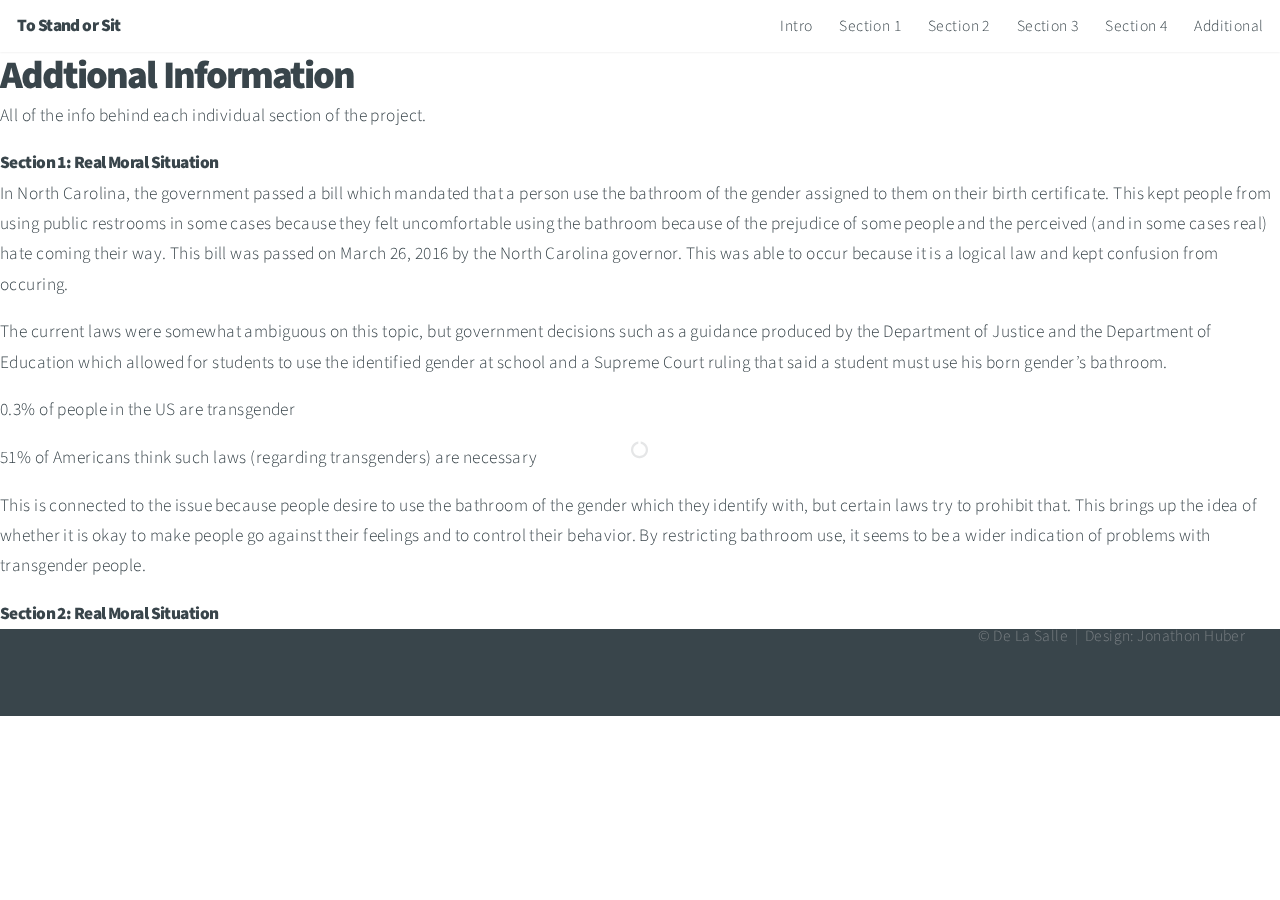
==== additional.html @ 8ec2f43d "small additional" ====
<html>
	<head>
		<title>To Stand or Sit</title>
		<meta charset="utf-8" />
		<meta name="viewport" content="width=device-width, initial-scale=1" />
		<!--[if lte IE 8]><script src="assets/js/ie/html5shiv.js"></script><![endif]-->
		<link rel="stylesheet" href="assets/css/main.css" />
		<!--[if lte IE 8]><link rel="stylesheet" href="assets/css/ie8.css" /><![endif]-->
		<!--[if lte IE 9]><link rel="stylesheet" href="assets/css/ie9.css" /><![endif]-->
	    <link rel="shortcut icon" type="image/x-icon" href="/images/bathroomicon.jpg" />
    </head>
	<body>

		<!-- Header -->
			<header id="header">
				<h1>To Stand or Sit</h1>
				<nav>
					<ul>
						<li><a href="https://bathroombill.github.io/index.html/#intro">Intro</a></li>
						<li><a href="https://bathroombill.github.io/index.html/#one">Section 1</a></li>
						<li><a href="https://bathroombill.github.io/index.html/#two">Section 2</a></li>
						<li><a href="https://bathroombill.github.io/index.html/#three">Section 3</a></li>
					   <li><a href="https://bathroombill.github.io/index.html/#four">Section 4</a></li>
                        <li><a href="https://bathroombill.github.io/additional.html/">Additional</a></li>
                    </ul>
				</nav>
			</header>

        <body>
            <h2> Addtional Information</h2>
            <p>All of the info behind each individual section of the project.</p>
            <h4>Section 1: Real Moral Situation</h4>
                <p class="c11"><span class="c5">In North Carolina, the government passed a bill which mandated that a person use the bathroom of the gender assigned to them on their birth certificate. This kept people from using public restrooms in some cases because they felt uncomfortable using the bathroom because of the prejudice of some people and the perceived (and in some cases real) hate coming their way. This bill was passed on March 26, 2016 by the North Carolina governor. This was able to occur because it is a logical law and kept confusion from occuring.</span></p><p class="c12"><span class="c6">The current laws were somewhat ambiguous on this topic, but government decisions such as a guidance produced by the Department of Justice and the Department of Education which allowed for students to use the identified gender at school and a Supreme Court ruling that said a student must use his born gender&rsquo;s bathroom.</span></p><p class="c0"><span class="c5"></span></p><p class="c14"><span class="c5">0.3% of people in the US are transgender</span></p><p class="c14"><span class="c5">51% of Americans think such laws (regarding transgenders) are necessary</span></p><p class="c9"><p class="c11"><span class="c6">This is connected to the issue because people desire to use the bathroom of the gender which they identify with, but certain laws try to prohibit that. This brings up the idea of whether it is okay to make people go against their feelings and to control their behavior. By restricting bathroom use, it seems to be a wider indication of problems with transgender people.</span></p>
        
            <h4>Section 2: Real Moral Situation</h4>
            
        
        
        
        
        
        
        
        </body>
			


		



		<!-- Footer -->
			<footer id="footer">

				<!-- Icons -->


				<!-- Menu -->
					<ul class="menu">
						<li>&copy; De La Salle</li><li>Design: Jonathon Huber</li>
					</ul>

			</footer>

		<!-- Scripts -->
			<script src="assets/js/jquery.min.js"></script>
			<script src="assets/js/jquery.poptrox.min.js"></script>
			<script src="assets/js/jquery.scrolly.min.js"></script>
			<script src="assets/js/jquery.scrollex.min.js"></script>
			<script src="assets/js/skel.min.js"></script>
			<script src="assets/js/util.js"></script>
			<!--[if lte IE 8]><script src="assets/js/ie/respond.min.js"></script><![endif]-->
			<script src="assets/js/main.js"></script>

	</body>
</html>
---- assets/css/main.css ----
@import url("https://fonts.googleapis.com/css?family=Source+Sans+Pro:300,900");
@import url("font-awesome.min.css");

/*
	Big Picture by HTML5 UP
	html5up.net | @ajlkn
	Free for personal and commercial use under the CCA 3.0 license (html5up.net/license)
*/

/* Reset */

	html, body, div, span, applet, object, iframe, h1, h2, h3, h4, h5, h6, p, blockquote, pre, a, abbr, acronym, address, big, cite, code, del, dfn, em, img, ins, kbd, q, s, samp, small, strike, strong, sub, sup, tt, var, b, u, i, center, dl, dt, dd, ol, ul, li, fieldset, form, label, legend, table, caption, tbody, tfoot, thead, tr, th, td, article, aside, canvas, details, embed, figure, figcaption, footer, header, hgroup, menu, nav, output, ruby, section, summary, time, mark, audio, video {
		margin: 0;
		padding: 0;
		border: 0;
		font-size: 100%;
		font: inherit;
		vertical-align: baseline;
	}

	article, aside, details, figcaption, figure, footer, header, hgroup, menu, nav, section {
		display: block;
	}

	body {
		line-height: 1;
	}

	ol, ul {
		list-style: none;
	}

	blockquote, q {
		quotes: none;
	}

	blockquote:before, blockquote:after, q:before, q:after {
		content: '';
		content: none;
	}

	table {
		border-collapse: collapse;
		border-spacing: 0;
	}

	body {
		-webkit-text-size-adjust: none;
	}

/* Box Model */

	*, *:before, *:after {
		-moz-box-sizing: border-box;
		-webkit-box-sizing: border-box;
		box-sizing: border-box;
	}

/* Basic */

	@-ms-viewport {
		width: device-width;
	}

	html {
		height: 100%;
	}

	body {
		background: #ffffff;
		height: 100%;
		min-width: 320px;
	}

		body.is-loading *, body.is-loading *:before, body.is-loading *:after {
			-moz-animation: none !important;
			-webkit-animation: none !important;
			-ms-animation: none !important;
			animation: none !important;
			-moz-transition: none !important;
			-webkit-transition: none !important;
			-ms-transition: none !important;
			transition: none !important;
		}

/* Spinner */

	@-moz-keyframes spinner-rotate {
		0% {
			-moz-transform: scale(1) rotate(0deg);
			-webkit-transform: scale(1) rotate(0deg);
			-ms-transform: scale(1) rotate(0deg);
			transform: scale(1) rotate(0deg);
		}

		100% {
			-moz-transform: scale(1) rotate(360deg);
			-webkit-transform: scale(1) rotate(360deg);
			-ms-transform: scale(1) rotate(360deg);
			transform: scale(1) rotate(360deg);
		}
	}

	@-webkit-keyframes spinner-rotate {
		0% {
			-moz-transform: scale(1) rotate(0deg);
			-webkit-transform: scale(1) rotate(0deg);
			-ms-transform: scale(1) rotate(0deg);
			transform: scale(1) rotate(0deg);
		}

		100% {
			-moz-transform: scale(1) rotate(360deg);
			-webkit-transform: scale(1) rotate(360deg);
			-ms-transform: scale(1) rotate(360deg);
			transform: scale(1) rotate(360deg);
		}
	}

	@-ms-keyframes spinner-rotate {
		0% {
			-moz-transform: scale(1) rotate(0deg);
			-webkit-transform: scale(1) rotate(0deg);
			-ms-transform: scale(1) rotate(0deg);
			transform: scale(1) rotate(0deg);
		}

		100% {
			-moz-transform: scale(1) rotate(360deg);
			-webkit-transform: scale(1) rotate(360deg);
			-ms-transform: scale(1) rotate(360deg);
			transform: scale(1) rotate(360deg);
		}
	}

	@keyframes spinner-rotate {
		0% {
			-moz-transform: scale(1) rotate(0deg);
			-webkit-transform: scale(1) rotate(0deg);
			-ms-transform: scale(1) rotate(0deg);
			transform: scale(1) rotate(0deg);
		}

		100% {
			-moz-transform: scale(1) rotate(360deg);
			-webkit-transform: scale(1) rotate(360deg);
			-ms-transform: scale(1) rotate(360deg);
			transform: scale(1) rotate(360deg);
		}
	}

/* Loader */

	@-moz-keyframes spinner-show {
		0% {
			opacity: 0;
		}

		100% {
			opacity: 1;
		}
	}

	@-webkit-keyframes spinner-show {
		0% {
			opacity: 0;
		}

		100% {
			opacity: 1;
		}
	}

	@-ms-keyframes spinner-show {
		0% {
			opacity: 0;
		}

		100% {
			opacity: 1;
		}
	}

	@keyframes spinner-show {
		0% {
			opacity: 0;
		}

		100% {
			opacity: 1;
		}
	}

	@-moz-keyframes spinner-hide {
		0% {
			-moz-transform: scale(1) rotate(0deg);
			-webkit-transform: scale(1) rotate(0deg);
			-ms-transform: scale(1) rotate(0deg);
			transform: scale(1) rotate(0deg);
			color: #e5e6e7;
			z-index: 100001;
		}

		99% {
			-moz-transform: scale(0.5) rotate(360deg);
			-webkit-transform: scale(0.5) rotate(360deg);
			-ms-transform: scale(0.5) rotate(360deg);
			transform: scale(0.5) rotate(360deg);
			color: #e5e6e7;
			z-index: 100001;
		}

		100% {
			-moz-transform: scale(0.5) rotate(360deg);
			-webkit-transform: scale(0.5) rotate(360deg);
			-ms-transform: scale(0.5) rotate(360deg);
			transform: scale(0.5) rotate(360deg);
			color: #e5e6e7;
			z-index: -1;
		}
	}

	@-webkit-keyframes spinner-hide {
		0% {
			-moz-transform: scale(1) rotate(0deg);
			-webkit-transform: scale(1) rotate(0deg);
			-ms-transform: scale(1) rotate(0deg);
			transform: scale(1) rotate(0deg);
			color: #e5e6e7;
			z-index: 100001;
		}

		99% {
			-moz-transform: scale(0.5) rotate(360deg);
			-webkit-transform: scale(0.5) rotate(360deg);
			-ms-transform: scale(0.5) rotate(360deg);
			transform: scale(0.5) rotate(360deg);
			color: #e5e6e7;
			z-index: 100001;
		}

		100% {
			-moz-transform: scale(0.5) rotate(360deg);
			-webkit-transform: scale(0.5) rotate(360deg);
			-ms-transform: scale(0.5) rotate(360deg);
			transform: scale(0.5) rotate(360deg);
			color: #e5e6e7;
			z-index: -1;
		}
	}

	@-ms-keyframes spinner-hide {
		0% {
			-moz-transform: scale(1) rotate(0deg);
			-webkit-transform: scale(1) rotate(0deg);
			-ms-transform: scale(1) rotate(0deg);
			transform: scale(1) rotate(0deg);
			color: #e5e6e7;
			z-index: 100001;
		}

		99% {
			-moz-transform: scale(0.5) rotate(360deg);
			-webkit-transform: scale(0.5) rotate(360deg);
			-ms-transform: scale(0.5) rotate(360deg);
			transform: scale(0.5) rotate(360deg);
			color: #e5e6e7;
			z-index: 100001;
		}

		100% {
			-moz-transform: scale(0.5) rotate(360deg);
			-webkit-transform: scale(0.5) rotate(360deg);
			-ms-transform: scale(0.5) rotate(360deg);
			transform: scale(0.5) rotate(360deg);
			color: #e5e6e7;
			z-index: -1;
		}
	}

	@keyframes spinner-hide {
		0% {
			-moz-transform: scale(1) rotate(0deg);
			-webkit-transform: scale(1) rotate(0deg);
			-ms-transform: scale(1) rotate(0deg);
			transform: scale(1) rotate(0deg);
			color: #e5e6e7;
			z-index: 100001;
		}

		99% {
			-moz-transform: scale(0.5) rotate(360deg);
			-webkit-transform: scale(0.5) rotate(360deg);
			-ms-transform: scale(0.5) rotate(360deg);
			transform: scale(0.5) rotate(360deg);
			color: #e5e6e7;
			z-index: 100001;
		}

		100% {
			-moz-transform: scale(0.5) rotate(360deg);
			-webkit-transform: scale(0.5) rotate(360deg);
			-ms-transform: scale(0.5) rotate(360deg);
			transform: scale(0.5) rotate(360deg);
			color: #e5e6e7;
			z-index: -1;
		}
	}

	@-moz-keyframes overlay-hide {
		0% {
			opacity: 1;
			z-index: 100000;
		}

		15% {
			opacity: 1;
			z-index: 100000;
		}

		99% {
			opacity: 0;
			z-index: 100000;
		}

		100% {
			opacity: 0;
			z-index: -1;
		}
	}

	@-webkit-keyframes overlay-hide {
		0% {
			opacity: 1;
			z-index: 100000;
		}

		15% {
			opacity: 1;
			z-index: 100000;
		}

		99% {
			opacity: 0;
			z-index: 100000;
		}

		100% {
			opacity: 0;
			z-index: -1;
		}
	}

	@-ms-keyframes overlay-hide {
		0% {
			opacity: 1;
			z-index: 100000;
		}

		15% {
			opacity: 1;
			z-index: 100000;
		}

		99% {
			opacity: 0;
			z-index: 100000;
		}

		100% {
			opacity: 0;
			z-index: -1;
		}
	}

	@keyframes overlay-hide {
		0% {
			opacity: 1;
			z-index: 100000;
		}

		15% {
			opacity: 1;
			z-index: 100000;
		}

		99% {
			opacity: 0;
			z-index: 100000;
		}

		100% {
			opacity: 0;
			z-index: -1;
		}
	}

	body {
		text-decoration: none;
	}

		body:before {
			-moz-animation: spinner-show 1.5s 1 0.25s ease forwards, spinner-hide 0.25s ease-in-out forwards !important;
			-webkit-animation: spinner-show 1.5s 1 0.25s ease forwards, spinner-hide 0.25s ease-in-out forwards !important;
			-ms-animation: spinner-show 1.5s 1 0.25s ease forwards, spinner-hide 0.25s ease-in-out forwards !important;
			animation: spinner-show 1.5s 1 0.25s ease forwards, spinner-hide 0.25s ease-in-out forwards !important;
			-moz-transform-origin: 50% 50%;
			-webkit-transform-origin: 50% 50%;
			-ms-transform-origin: 50% 50%;
			transform-origin: 50% 50%;
			-moz-osx-font-smoothing: grayscale;
			-webkit-font-smoothing: antialiased;
			font-family: FontAwesome;
			font-style: normal;
			font-weight: normal;
			text-transform: none !important;
			color: #e5e6e7;
			content: '\f1ce';
			cursor: default;
			display: block;
			font-size: 2em;
			height: 2em;
			left: 50%;
			line-height: 2em;
			margin: -1em 0 0 -1em;
			opacity: 0;
			position: fixed;
			text-align: center;
			top: 50%;
			width: 2em;
			z-index: -1;
		}

		body:after {
			-moz-animation: overlay-hide 1.5s ease-in forwards !important;
			-webkit-animation: overlay-hide 1.5s ease-in forwards !important;
			-ms-animation: overlay-hide 1.5s ease-in forwards !important;
			animation: overlay-hide 1.5s ease-in forwards !important;
			background: #ffffff;
			content: '';
			display: block;
			height: 100%;
			left: 0;
			opacity: 0;
			position: fixed;
			top: 0;
			width: 100%;
			z-index: -1;
		}

		body.is-loading:before {
			-moz-animation: spinner-show 1.5s 1 0.25s ease forwards, spinner-rotate 0.75s infinite linear !important;
			-webkit-animation: spinner-show 1.5s 1 0.25s ease forwards, spinner-rotate 0.75s infinite linear !important;
			-ms-animation: spinner-show 1.5s 1 0.25s ease forwards, spinner-rotate 0.75s infinite linear !important;
			animation: spinner-show 1.5s 1 0.25s ease forwards, spinner-rotate 0.75s infinite linear !important;
			z-index: 100001;
		}

		body.is-loading:after {
			-moz-animation: none !important;
			-webkit-animation: none !important;
			-ms-animation: none !important;
			animation: none !important;
			opacity: 1;
			z-index: 100000;
		}

	@media (-webkit-min-device-pixel-ratio: 2) {

		body:before {
			line-height: 2.025em;
		}

	}

/* Type */

	body, input, textarea, select {
		font-family: "Source Sans Pro", "sans-serif";
		font-weight: 300;
		font-size: 18pt;
		line-height: 1.75em;
		color: #39454b;
		letter-spacing: 0.025em;
	}

		@media screen and (max-width: 1920px) {

			body, input, textarea, select {
				font-size: 17pt;
			}

		}

		@media screen and (max-width: 1680px) {

			body, input, textarea, select {
				font-size: 15pt;
			}

		}

		@media screen and (max-width: 1280px) {

			body, input, textarea, select {
				font-size: 13pt;
			}

		}

		@media screen and (max-width: 1000px) {

			body, input, textarea, select {
				font-size: 13pt;
			}

		}

		@media screen and (max-width: 736px) {

			body, input, textarea, select {
				font-size: 12pt;
				line-height: 1.5em;
			}

		}

	h1, h2, h3, h4, h5, h6 {
		font-weight: 900;
		color: inherit;
		letter-spacing: -0.0325em;
	}

		h1 a, h2 a, h3 a, h4 a, h5 a, h6 a {
			color: inherit;
			text-decoration: none;
		}

	h2 {
		font-size: 2.25em;
		line-height: 1.25em;
		letter-spacing: -0.05em;
	}

	@media screen and (max-width: 736px) {

		h2 {
			font-size: 1.5em;
		}

	}

	strong, b {
		font-weight: 900;
		color: inherit;
	}

	em, i {
		font-style: italic;
	}

	a {
		-moz-transition: color 0.2s ease-in-out;
		-webkit-transition: color 0.2s ease-in-out;
		-ms-transition: color 0.2s ease-in-out;
		transition: color 0.2s ease-in-out;
		color: #98c593;
	}

	sub {
		position: relative;
		top: 0.5em;
		font-size: 0.8em;
	}

	sup {
		position: relative;
		top: -0.5em;
		font-size: 0.8em;
	}

	hr {
		border: 0;
		border-top: solid 1px #e5e6e7;
	}

	blockquote {
		border-left: solid 0.5em #e5e6e7;
		padding: 1em 0 1em 2em;
		font-style: italic;
	}

	p, ul, ol, dl, table {
		margin-bottom: 1em;
	}

/* Box */

	.box {
		background: #ffffff;
		color: #39454b;
		padding: 2em;
	}

		.box > :last-child {
			margin-bottom: 0;
		}

		.box.style2 {
			padding: 3.5em 2.5em 3.5em 2.5em;
		}

		@media screen and (max-width: 736px) {

			.box {
				padding: 1em;
			}

				.box.style2 {
					padding: 1.5em 1.25em 1.5em 1.25em;
					background-color: rgba(255, 255, 255, 0.9);
				}

		}

/* Button */

	input[type="button"],
	input[type="submit"],
	input[type="reset"],
	.button,
	button {
		-moz-appearance: none;
		-webkit-appearance: none;
		-ms-appearance: none;
		appearance: none;
		-moz-transition: background-color 0.2s ease-in-out;
		-webkit-transition: background-color 0.2s ease-in-out;
		-ms-transition: background-color 0.2s ease-in-out;
		transition: background-color 0.2s ease-in-out;
		background-color: #98c593;
		border: 0;
		border-radius: 3.5em;
		color: #ffffff;
		cursor: pointer;
		display: inline-block;
		height: 3.5em;
		line-height: 3.5em;
		outline: 0;
		padding: 0 2em 0 2em;
		position: relative;
		text-align: center;
		text-decoration: none;
	}

		input[type="button"].down,
		input[type="submit"].down,
		input[type="reset"].down,
		.button.down,
		button.down {
			width: 5em;
			height: 5em;
			line-height: 4.5em;
			padding: 0;
			background-image: url("images/dark-arrow.svg");
			background-position: center center;
			background-repeat: no-repeat;
			text-indent: -10em;
			overflow: hidden;
		}

			input[type="button"].down.anchored,
			input[type="submit"].down.anchored,
			input[type="reset"].down.anchored,
			.button.down.anchored,
			button.down.anchored {
				bottom: 0;
				border-bottom: 0;
				border-radius: 3em 3em 0 0;
				height: 4.5em;
				margin-left: -2.5em;
			}

		input[type="button"].anchored,
		input[type="submit"].anchored,
		input[type="reset"].anchored,
		.button.anchored,
		button.anchored {
			position: absolute;
			left: 50%;
		}

		input[type="button"]:hover,
		input[type="submit"]:hover,
		input[type="reset"]:hover,
		.button:hover,
		button:hover {
			background-color: #a8cea4;
		}

		input[type="button"]:active,
		input[type="submit"]:active,
		input[type="reset"]:active,
		.button:active,
		button:active {
			background-color: #88bc82;
		}

		input[type="button"].style2,
		input[type="submit"].style2,
		input[type="reset"].style2,
		.button.style2,
		button.style2 {
			background-color: transparent;
			border: solid 2px #e5e6e7;
			color: inherit;
		}

			input[type="button"].style2:hover,
			input[type="submit"].style2:hover,
			input[type="reset"].style2:hover,
			.button.style2:hover,
			button.style2:hover {
				background-color: rgba(229, 230, 231, 0.25);
			}

			input[type="button"].style2:active,
			input[type="submit"].style2:active,
			input[type="reset"].style2:active,
			.button.style2:active,
			button.style2:active {
				background-color: rgba(229, 230, 231, 0.375);
			}

			input[type="button"].style2.down,
			input[type="submit"].style2.down,
			input[type="reset"].style2.down,
			.button.style2.down,
			button.style2.down {
				background-image: url("images/arrow.svg");
			}

/* Form */

	form {
		margin: 0 0 2em 0;
	}

		form .field {
			margin: 0 0 1.5em 0;
		}

			form .field.half {
				width: 50%;
				float: left;
				padding: 0 0 0 0.75em;
			}

				form .field.half.first {
					padding: 0 0.75em 0 0;
				}

		form > .actions {
			margin: 1.5em 0 0 0 !important;
		}

		@media screen and (max-width: 736px) {

			form .field {
				margin: 0 0 1em 0;
			}

				form .field.half {
					padding: 0 0 0 0.5em;
				}

					form .field.half.first {
						padding: 0 0.5em 0 0;
					}

			form > .actions {
				margin: 1em 0 0 0 !important;
			}

		}

		@media screen and (max-width: 480px) {

			form .field.half {
				width: 100%;
				float: none;
				padding: 0;
			}

				form .field.half.first {
					padding: 0;
				}

		}

	label {
		display: block;
	}

	input[type="text"],
	input[type="password"],
	input[type="email"],
	input[type="tel"],
	input[type="search"],
	input[type="url"],
	select,
	textarea {
		-moz-appearance: none;
		-webkit-appearance: none;
		-ms-appearance: none;
		appearance: none;
		-moz-transition: border-color 0.2s ease-in-out, color 0.2s ease-in-out;
		-webkit-transition: border-color 0.2s ease-in-out, color 0.2s ease-in-out;
		-ms-transition: border-color 0.2s ease-in-out, color 0.2s ease-in-out;
		transition: border-color 0.2s ease-in-out, color 0.2s ease-in-out;
		color: #39454b;
		display: block;
		width: 100%;
		padding: 0.65em 0.75em;
		background: none;
		border: solid 2px #e5e6e7;
		color: inherit;
		border-radius: 0.5em;
		outline: none;
	}

		input[type="text"]:focus,
		input[type="password"]:focus,
		input[type="email"]:focus,
		input[type="tel"]:focus,
		input[type="search"]:focus,
		input[type="url"]:focus,
		select:focus,
		textarea:focus {
			border-color: #9ac8e9;
		}

	input[type="text"],
	input[type="password"],
	input[type="email"],
	input[type="tel"],
	input[type="search"],
	input[type="url"],
	select {
		line-height: 1.35em;
	}

	textarea {
		min-height: 8em;
	}

	::-moz-focus-inner {
		border: 0;
	}

	::-webkit-input-placeholder {
		opacity: 0.375;
	}

	:-moz-placeholder {
		opacity: 0.375;
	}

	::-moz-placeholder {
		opacity: 0.375;
	}

	:-ms-input-placeholder {
		opacity: 0.375;
	}

	.formerize-placeholder {
		opacity: 0.375;
	}

/* Icon */

	.icon {
		text-decoration: none;
	}

		.icon:before {
			display: inline-block;
			font-family: FontAwesome;
			font-size: 1.25em;
			text-decoration: none;
			font-style: normal;
			font-weight: normal;
			line-height: 1;
			-webkit-font-smoothing: antialiased;
			-moz-osx-font-smoothing: grayscale;
		}

		.icon > .label {
			display: none;
		}

/* Image */

	.image {
		position: relative;
		display: inline-block;
	}

		.image:before {
			content: '';
			position: absolute;
			left: 0;
			top: 0;
			width: 100%;
			height: 100%;
			background: url("images/overlay.png");
		}

		.image img {
			display: block;
			width: 100%;
		}

		.image.featured {
			display: block;
			width: 100%;
			margin: 0 0 2em 0;
		}

		.image.fit {
			display: block;
			width: 100%;
		}

		.image.left {
			float: left;
			margin: 0 2em 2em 0;
		}

		.image.centered {
			display: block;
			margin: 0 0 2em 0;
		}

			.image.centered img {
				margin: 0 auto;
				width: auto;
			}

/* List */

	ul.default {
		list-style: disc;
		padding-left: 1em;
	}

		ul.default li {
			padding-left: 0.5em;
		}

	ul.icons {
		cursor: default;
	}

		ul.icons li {
			display: inline-block;
		}

		ul.icons a {
			display: inline-block;
			width: 2em;
			height: 2em;
			line-height: 2em;
			text-align: center;
			border: 0;
		}

	ul.menu {
		cursor: default;
	}

		ul.menu li {
			display: inline-block;
			line-height: 1em;
			border-left: solid 1px #e5e6e7;
			padding: 0 0 0 0.5em;
			margin: 0 0 0 0.5em;
		}

			ul.menu li:first-child {
				border-left: 0;
				padding-left: 0;
				margin-left: 0;
			}

	ul.actions {
		cursor: default;
	}

		ul.actions li {
			display: inline-block;
			margin: 0 0 0 0.5em;
		}

			ul.actions li:first-child {
				margin-left: 0;
			}

	ol.default {
		list-style: decimal;
		padding-left: 1.25em;
	}

		ol.default li {
			padding-left: 0.25em;
		}

/* Sections/Article */

	header {
		margin-bottom: 1em;
	}

		header p {
			display: block;
			margin: 1em 0 0 0;
			padding: 0 0 0.5em 0;
		}

	footer {
		margin-top: 2em;
	}

/* Table */

	table {
		width: 100%;
	}

		table.default {
			width: 100%;
		}

			table.default tbody tr:nth-child(2n+2) {
				background: rgba(229, 230, 231, 0.5);
			}

			table.default td {
				padding: 0.5em 1em 0.5em 1em;
			}

			table.default th {
				text-align: left;
				font-weight: 900;
				padding: 0.5em 1em 0.5em 1em;
			}

			table.default thead {
				background: #39454b;
				color: #ffffff;
			}

			table.default tfoot {
				background: #e5e6e7;
			}

/* Poptrox */

	.poptrox-popup {
		-moz-box-sizing: content-box;
		-webkit-box-sizing: content-box;
		-ms-box-sizing: content-box;
		box-sizing: content-box;
		background: #fff;
		padding-bottom: 3em;
		box-shadow: 0 0.1em 0.15em 0 rgba(0, 0, 0, 0.15);
	}

		.poptrox-popup .loader {
			position: absolute;
			top: 50%;
			left: 50%;
			margin: -1em 0 0 -1em;
			width: 2em;
			height: 2em;
			display: block;
			font-size: 2em;
		}

			.poptrox-popup .loader:before {
				-moz-animation: spinner-rotate 0.75s infinite linear !important;
				-webkit-animation: spinner-rotate 0.75s infinite linear !important;
				-ms-animation: spinner-rotate 0.75s infinite linear !important;
				animation: spinner-rotate 0.75s infinite linear !important;
				-moz-osx-font-smoothing: grayscale;
				-webkit-font-smoothing: antialiased;
				font-family: FontAwesome;
				font-style: normal;
				font-weight: normal;
				text-transform: none !important;
				color: #e5e6e7;
				content: '\f1ce';
				cursor: default;
				display: block;
				height: 2em;
				left: 0;
				line-height: 2em;
				position: absolute;
				text-align: center;
				top: 0;
				width: 2em;
			}

		.poptrox-popup .caption {
			position: absolute;
			bottom: 0;
			left: 0;
			background: #ffffff;
			width: 100%;
			height: 3em;
			line-height: 2.8em;
			text-align: center;
			cursor: default;
			z-index: 1;
			font-size: 0.9em;
		}

		.poptrox-popup .nav-next,
		.poptrox-popup .nav-previous {
			-moz-transition: opacity 0.2s ease-in-out;
			-webkit-transition: opacity 0.2s ease-in-out;
			-ms-transition: opacity 0.2s ease-in-out;
			transition: opacity 0.2s ease-in-out;
			position: absolute;
			top: 0;
			width: 50%;
			height: 100%;
			opacity: 0;
			cursor: pointer;
			background: rgba(0, 0, 0, 0.01);
			-webkit-tap-highlight-color: rgba(255, 255, 255, 0);
		}

		.poptrox-popup .nav-next:before,
		.poptrox-popup .nav-previous:before {
			content: '';
			position: absolute;
			width: 96px;
			height: 64px;
			background: url("images/poptrox-nav.svg");
			top: calc(50% - 1.5em);
			margin: -32px 0 0 0;
		}

		.poptrox-popup:hover .nav-next,
		.poptrox-popup:hover .nav-previous {
			opacity: 0.5;
		}

		.poptrox-popup:hover .nav-next:hover,
		.poptrox-popup:hover .nav-previous:hover {
			opacity: 1.0;
		}

		.poptrox-popup .nav-previous:before {
			-moz-transform: scaleX(-1);
			-webkit-transform: scaleX(-1);
			-ms-transform: scaleX(-1);
			transform: scaleX(-1);
			-ms-filter: "FlipH";
			filter: FlipH;
		}

		.poptrox-popup .nav-next {
			right: 0;
		}

			.poptrox-popup .nav-next:before {
				right: 0;
			}

		.poptrox-popup .nav-previous {
			left: 0;
		}

			.poptrox-popup .nav-previous:before {
				left: 0;
			}

		.poptrox-popup .closer {
			-moz-transition: opacity 0.2s ease-in-out;
			-webkit-transition: opacity 0.2s ease-in-out;
			-ms-transition: opacity 0.2s ease-in-out;
			transition: opacity 0.2s ease-in-out;
			position: absolute;
			top: 0;
			right: 0;
			width: 64px;
			height: 64px;
			text-indent: -9999px;
			z-index: 2;
			opacity: 0;
			-webkit-tap-highlight-color: rgba(255, 255, 255, 0);
		}

			.poptrox-popup .closer:before {
				content: '';
				display: block;
				position: absolute;
				right: 16px;
				top: 16px;
				width: 40px;
				height: 40px;
				border-radius: 100%;
				box-shadow: inset 0 0 0 2px #fff;
				background: url("images/poptrox-closer.svg") center center;
				color: #ffffff !important;
			}

		.poptrox-popup:hover .closer {
			opacity: 0.5;
		}

			.poptrox-popup:hover .closer:hover {
				opacity: 1.0;
			}

		body.is-touch .poptrox-popup .nav-next,
		body.is-touch .poptrox-popup .nav-previous,
		body.is-touch .poptrox-popup .closer {
			opacity: 1.0 !important;
		}

		@media screen and (max-width: 736px) {

			.poptrox-popup .nav-next:before,
			.poptrox-popup .nav-previous:before {
				width: 48px;
				height: 32px;
				background-size: contain;
				margin: -16px 0 0 0;
			}

			.poptrox-popup .closer:before {
				right: 12px;
				top: 12px;
				width: 20px;
				height: 20px;
				box-shadow: inset 0 0 0 1px #fff;
				background-size: contain;
				opacity: 0.65;
			}

		}

/* Gallery */

	.gallery {
		display: -moz-flex;
		display: -webkit-flex;
		display: -ms-flex;
		display: flex;
		-moz-flex-wrap: wrap;
		-webkit-flex-wrap: wrap;
		-ms-flex-wrap: wrap;
		flex-wrap: wrap;
		width: 45em;
		max-width: 100%;
		margin: 0 auto 2em auto;
	}

		.gallery article {
			-moz-transition: -moz-transform 1s ease, opacity 1s ease;
			-webkit-transition: -webkit-transform 1s ease, opacity 1s ease;
			-ms-transition: -ms-transform 1s ease, opacity 1s ease;
			transition: transform 1s ease, opacity 1s ease;
			-moz-transform: translateX(0);
			-webkit-transform: translateX(0);
			-ms-transform: translateX(0);
			transform: translateX(0);
			width: 50%;
			position: relative;
			opacity: 1.0;
		}

			.gallery article .image {
				margin: 0;
				display: block;
			}

			.gallery article:nth-last-child(1n) {
				-moz-transition-delay: 0.05s;
				-webkit-transition-delay: 0.05s;
				-ms-transition-delay: 0.05s;
				transition-delay: 0.05s;
			}

			.gallery article:nth-last-child(2n) {
				-moz-transition-delay: 0.05s;
				-webkit-transition-delay: 0.05s;
				-ms-transition-delay: 0.05s;
				transition-delay: 0.05s;
			}

			.gallery article:nth-last-child(2n) {
				-moz-transition-delay: 0.1s;
				-webkit-transition-delay: 0.1s;
				-ms-transition-delay: 0.1s;
				transition-delay: 0.1s;
			}

			.gallery article:nth-last-child(3n) {
				-moz-transition-delay: 0.1s;
				-webkit-transition-delay: 0.1s;
				-ms-transition-delay: 0.1s;
				transition-delay: 0.1s;
			}

			.gallery article:nth-last-child(3n) {
				-moz-transition-delay: 0.15s;
				-webkit-transition-delay: 0.15s;
				-ms-transition-delay: 0.15s;
				transition-delay: 0.15s;
			}

			.gallery article:nth-last-child(4n) {
				-moz-transition-delay: 0.15s;
				-webkit-transition-delay: 0.15s;
				-ms-transition-delay: 0.15s;
				transition-delay: 0.15s;
			}

			.gallery article:nth-last-child(4n) {
				-moz-transition-delay: 0.2s;
				-webkit-transition-delay: 0.2s;
				-ms-transition-delay: 0.2s;
				transition-delay: 0.2s;
			}

			.gallery article:nth-last-child(5n) {
				-moz-transition-delay: 0.2s;
				-webkit-transition-delay: 0.2s;
				-ms-transition-delay: 0.2s;
				transition-delay: 0.2s;
			}

			.gallery article:nth-last-child(5n) {
				-moz-transition-delay: 0.25s;
				-webkit-transition-delay: 0.25s;
				-ms-transition-delay: 0.25s;
				transition-delay: 0.25s;
			}

			.gallery article:nth-last-child(6n) {
				-moz-transition-delay: 0.25s;
				-webkit-transition-delay: 0.25s;
				-ms-transition-delay: 0.25s;
				transition-delay: 0.25s;
			}

			.gallery article:nth-last-child(6n) {
				-moz-transition-delay: 0.3s;
				-webkit-transition-delay: 0.3s;
				-ms-transition-delay: 0.3s;
				transition-delay: 0.3s;
			}

			.gallery article:nth-last-child(7n) {
				-moz-transition-delay: 0.3s;
				-webkit-transition-delay: 0.3s;
				-ms-transition-delay: 0.3s;
				transition-delay: 0.3s;
			}

			.gallery article:nth-last-child(7n) {
				-moz-transition-delay: 0.35s;
				-webkit-transition-delay: 0.35s;
				-ms-transition-delay: 0.35s;
				transition-delay: 0.35s;
			}

			.gallery article:nth-last-child(8n) {
				-moz-transition-delay: 0.35s;
				-webkit-transition-delay: 0.35s;
				-ms-transition-delay: 0.35s;
				transition-delay: 0.35s;
			}

			.gallery article:nth-last-child(8n) {
				-moz-transition-delay: 0.4s;
				-webkit-transition-delay: 0.4s;
				-ms-transition-delay: 0.4s;
				transition-delay: 0.4s;
			}

			.gallery article:nth-last-child(9n) {
				-moz-transition-delay: 0.4s;
				-webkit-transition-delay: 0.4s;
				-ms-transition-delay: 0.4s;
				transition-delay: 0.4s;
			}

			.gallery article:nth-last-child(9n) {
				-moz-transition-delay: 0.45s;
				-webkit-transition-delay: 0.45s;
				-ms-transition-delay: 0.45s;
				transition-delay: 0.45s;
			}

			.gallery article:nth-last-child(10n) {
				-moz-transition-delay: 0.45s;
				-webkit-transition-delay: 0.45s;
				-ms-transition-delay: 0.45s;
				transition-delay: 0.45s;
			}

			.gallery article:nth-last-child(10n) {
				-moz-transition-delay: 0.5s;
				-webkit-transition-delay: 0.5s;
				-ms-transition-delay: 0.5s;
				transition-delay: 0.5s;
			}

			.gallery article:nth-last-child(11n) {
				-moz-transition-delay: 0.5s;
				-webkit-transition-delay: 0.5s;
				-ms-transition-delay: 0.5s;
				transition-delay: 0.5s;
			}

			.gallery article:nth-last-child(11n) {
				-moz-transition-delay: 0.55s;
				-webkit-transition-delay: 0.55s;
				-ms-transition-delay: 0.55s;
				transition-delay: 0.55s;
			}

			.gallery article:nth-last-child(12n) {
				-moz-transition-delay: 0.55s;
				-webkit-transition-delay: 0.55s;
				-ms-transition-delay: 0.55s;
				transition-delay: 0.55s;
			}

			.gallery article:nth-last-child(12n) {
				-moz-transition-delay: 0.6s;
				-webkit-transition-delay: 0.6s;
				-ms-transition-delay: 0.6s;
				transition-delay: 0.6s;
			}

			.gallery article:nth-last-child(13n) {
				-moz-transition-delay: 0.6s;
				-webkit-transition-delay: 0.6s;
				-ms-transition-delay: 0.6s;
				transition-delay: 0.6s;
			}

			.gallery article:nth-last-child(13n) {
				-moz-transition-delay: 0.65s;
				-webkit-transition-delay: 0.65s;
				-ms-transition-delay: 0.65s;
				transition-delay: 0.65s;
			}

			.gallery article:nth-last-child(14n) {
				-moz-transition-delay: 0.65s;
				-webkit-transition-delay: 0.65s;
				-ms-transition-delay: 0.65s;
				transition-delay: 0.65s;
			}

			.gallery article:nth-last-child(14n) {
				-moz-transition-delay: 0.7s;
				-webkit-transition-delay: 0.7s;
				-ms-transition-delay: 0.7s;
				transition-delay: 0.7s;
			}

			.gallery article:nth-last-child(15n) {
				-moz-transition-delay: 0.7s;
				-webkit-transition-delay: 0.7s;
				-ms-transition-delay: 0.7s;
				transition-delay: 0.7s;
			}

			.gallery article:nth-last-child(15n) {
				-moz-transition-delay: 0.75s;
				-webkit-transition-delay: 0.75s;
				-ms-transition-delay: 0.75s;
				transition-delay: 0.75s;
			}

			.gallery article:nth-last-child(16n) {
				-moz-transition-delay: 0.75s;
				-webkit-transition-delay: 0.75s;
				-ms-transition-delay: 0.75s;
				transition-delay: 0.75s;
			}

			.gallery article:nth-last-child(16n) {
				-moz-transition-delay: 0.8s;
				-webkit-transition-delay: 0.8s;
				-ms-transition-delay: 0.8s;
				transition-delay: 0.8s;
			}

			.gallery article:nth-last-child(17n) {
				-moz-transition-delay: 0.8s;
				-webkit-transition-delay: 0.8s;
				-ms-transition-delay: 0.8s;
				transition-delay: 0.8s;
			}

			.gallery article:nth-last-child(17n) {
				-moz-transition-delay: 0.85s;
				-webkit-transition-delay: 0.85s;
				-ms-transition-delay: 0.85s;
				transition-delay: 0.85s;
			}

			.gallery article:nth-last-child(18n) {
				-moz-transition-delay: 0.85s;
				-webkit-transition-delay: 0.85s;
				-ms-transition-delay: 0.85s;
				transition-delay: 0.85s;
			}

			.gallery article:nth-last-child(18n) {
				-moz-transition-delay: 0.9s;
				-webkit-transition-delay: 0.9s;
				-ms-transition-delay: 0.9s;
				transition-delay: 0.9s;
			}

			.gallery article:nth-last-child(19n) {
				-moz-transition-delay: 0.9s;
				-webkit-transition-delay: 0.9s;
				-ms-transition-delay: 0.9s;
				transition-delay: 0.9s;
			}

			.gallery article:nth-last-child(19n) {
				-moz-transition-delay: 0.95s;
				-webkit-transition-delay: 0.95s;
				-ms-transition-delay: 0.95s;
				transition-delay: 0.95s;
			}

			.gallery article:nth-last-child(20n) {
				-moz-transition-delay: 0.95s;
				-webkit-transition-delay: 0.95s;
				-ms-transition-delay: 0.95s;
				transition-delay: 0.95s;
			}

			.gallery article:nth-last-child(20n) {
				-moz-transition-delay: 1s;
				-webkit-transition-delay: 1s;
				-ms-transition-delay: 1s;
				transition-delay: 1s;
			}

			.gallery article:nth-last-child(21n) {
				-moz-transition-delay: 1s;
				-webkit-transition-delay: 1s;
				-ms-transition-delay: 1s;
				transition-delay: 1s;
			}

			.gallery article:nth-last-child(21n) {
				-moz-transition-delay: 1.05s;
				-webkit-transition-delay: 1.05s;
				-ms-transition-delay: 1.05s;
				transition-delay: 1.05s;
			}

			.gallery article:nth-last-child(22n) {
				-moz-transition-delay: 1.05s;
				-webkit-transition-delay: 1.05s;
				-ms-transition-delay: 1.05s;
				transition-delay: 1.05s;
			}

			.gallery article:nth-last-child(22n) {
				-moz-transition-delay: 1.1s;
				-webkit-transition-delay: 1.1s;
				-ms-transition-delay: 1.1s;
				transition-delay: 1.1s;
			}

			.gallery article:nth-last-child(23n) {
				-moz-transition-delay: 1.1s;
				-webkit-transition-delay: 1.1s;
				-ms-transition-delay: 1.1s;
				transition-delay: 1.1s;
			}

			.gallery article:nth-last-child(23n) {
				-moz-transition-delay: 1.15s;
				-webkit-transition-delay: 1.15s;
				-ms-transition-delay: 1.15s;
				transition-delay: 1.15s;
			}

			.gallery article:nth-last-child(24n) {
				-moz-transition-delay: 1.15s;
				-webkit-transition-delay: 1.15s;
				-ms-transition-delay: 1.15s;
				transition-delay: 1.15s;
			}

		.gallery.inactive article {
			opacity: 0;
		}

			.gallery.inactive article.from-left {
				-moz-transform: translateX(-14em);
				-webkit-transform: translateX(-14em);
				-ms-transform: translateX(-14em);
				transform: translateX(-14em);
			}

			.gallery.inactive article.from-right {
				-moz-transform: translateX(14em);
				-webkit-transform: translateX(14em);
				-ms-transform: translateX(14em);
				transform: translateX(14em);
			}

			.gallery.inactive article.from-top {
				-moz-transform: translateY(-7em);
				-webkit-transform: translateY(-7em);
				-ms-transform: translateY(-7em);
				transform: translateY(-7em);
			}

			.gallery.inactive article.from-bottom {
				-moz-transform: translateY(7em);
				-webkit-transform: translateY(7em);
				-ms-transform: translateY(7em);
				transform: translateY(7em);
			}

		@media screen and (max-width: 480px) {

			.gallery {
				-moz-flex-wrap: nowrap;
				-webkit-flex-wrap: nowrap;
				-ms-flex-wrap: nowrap;
				flex-wrap: nowrap;
				-moz-flex-direction: column;
				-webkit-flex-direction: column;
				-ms-flex-direction: column;
				flex-direction: column;
			}

				.gallery article {
					width: 100%;
				}

		}

/* Header */

	#header {
		position: fixed;
		z-index: 10000;
		left: 0;
		top: 0;
		width: 100%;
		background: rgba(255, 255, 255, 0.95);
		height: 3em;
		line-height: 3em;
		box-shadow: 0 0 0.15em 0 rgba(0, 0, 0, 0.1);
	}

		#header h1 {
			position: absolute;
			left: 1em;
			top: 0;
			height: 3em;
			line-height: 3em;
			cursor: default;
		}

			#header h1 a {
				font-size: 1.25em;
			}

		#header nav {
			position: absolute;
			right: 0.5em;
			top: 0;
			height: 3em;
			line-height: 3em;
		}

			#header nav ul {
				margin: 0;
			}

				#header nav ul li {
					display: inline-block;
					margin-left: 0.5em;
					font-size: 0.9em;
				}

					#header nav ul li a {
						display: block;
						color: inherit;
						text-decoration: none;
						height: 3em;
						line-height: 3em;
						padding: 0 0.5em 0 0.5em;
						outline: 0;
					}

		@media screen and (max-width: 736px) {

			#header {
				height: 2.5em;
				line-height: 2.5em;
			}

				#header h1 {
					text-align: center;
					position: relative;
					left: 0;
					top: 0;
					height: 2.5em;
					line-height: 2.5em;
				}

					#header h1 a {
						font-size: 1em;
					}

				#header nav {
					display: none;
				}

		}

	body {
		padding-top: 3em;
	}

		@media screen and (max-width: 736px) {

			body {
				padding-top: 2.5em;
			}

		}

/* Main */

	.main {
		display: -moz-flex;
		display: -webkit-flex;
		display: -ms-flex;
		display: flex;
		position: relative;
		margin: 0;
		overflow-x: hidden;
	}

		.main > .content {
			width: 45em;
			max-width: calc(100% - 4em);
			margin: 0 auto;
		}

			.main > .content > :last-child {
				margin-bottom: 0;
			}

		.main.fullscreen {
			min-height: 100%;
		}

		.main.style1 {
			-moz-align-items: center;
			-webkit-align-items: center;
			-ms-align-items: center;
			align-items: center;
			-moz-justify-content: center;
			-webkit-justify-content: center;
			-ms-justify-content: center;
			justify-content: center;
			text-align: center;
			padding: 3em 0 3em 0;
		}

			.main.style1 h2 {
				font-size: 4.25em;
				line-height: 1em;
			}

			.main.style1 > .content {
				-moz-transition: opacity 1s ease;
				-webkit-transition: opacity 1s ease;
				-ms-transition: opacity 1s ease;
				transition: opacity 1s ease;
				-moz-transform: translateZ(0);
				-webkit-transform: translateZ(0);
				-ms-transform: translateZ(0);
				transform: translateZ(0);
				opacity: 1.0;
				margin: 0;
			}

			.main.style1.inactive > .content {
				opacity: 0;
			}

		.main.style2 {
			-moz-align-items: center;
			-webkit-align-items: center;
			-ms-align-items: center;
			align-items: center;
			-moz-justify-content: center;
			-webkit-justify-content: center;
			-ms-justify-content: center;
			justify-content: center;
			padding: 3em 0 3em 0;
			overflow: hidden;
		}

			.main.style2 > .content {
				-moz-transition: -moz-transform 1s ease;
				-webkit-transition: -webkit-transform 1s ease;
				-ms-transition: -ms-transform 1s ease;
				transition: transform 1s ease;
				-moz-transform: translateZ(0);
				-webkit-transform: translateZ(0);
				-ms-transform: translateZ(0);
				transform: translateZ(0);
				position: relative;
				width: 35%;
				margin: 0;
			}

			.main.style2.left {
				-moz-justify-content: -moz-flex-start;
				-webkit-justify-content: -webkit-flex-start;
				-ms-justify-content: -ms-flex-start;
				justify-content: flex-start;
			}

			.main.style2.right {
				-moz-justify-content: -moz-flex-end;
				-webkit-justify-content: -webkit-flex-end;
				-ms-justify-content: -ms-flex-end;
				justify-content: flex-end;
			}

			.main.style2.inactive.left > .content {
				-moz-transform: translateX(-100%);
				-webkit-transform: translateX(-100%);
				-ms-transform: translateX(-100%);
				transform: translateX(-100%);
			}

			.main.style2.inactive.right > .content {
				-moz-transform: translateX(100%);
				-webkit-transform: translateX(100%);
				-ms-transform: translateX(100%);
				transform: translateX(100%);
			}

		.main.style3 {
			text-align: center;
			padding: 6em 0 6em 0;
		}

			.main.style3 .content > header {
				margin-bottom: 2em;
			}

			.main.style3.primary {
				background: #ffffff;
			}

			.main.style3.secondary {
				background: #f5f6f7;
			}

		.main.dark {
			color: #ffffff;
		}

			.main.dark a {
				color: inherit;
			}

			.main.dark .button.style2 {
				border-color: #ffffff;
			}

				.main.dark .button.style2:hover {
					background-color: rgba(255, 255, 255, 0.125);
				}

				.main.dark .button.style2:active {
					background-color: rgba(255, 255, 255, 0.25);
				}

				.main.dark .button.style2.down {
					background-image: url("images/dark-arrow.svg");
				}

		body.is-touch .main {
			background-attachment: scroll !important;
		}

		@media screen and (max-width: 1920px) {

			.main.style2 .content {
				width: 40%;
			}

		}

		@media screen and (max-width: 1280px) {

			.main.style2 .content {
				width: 50%;
			}

		}

		@media screen and (max-width: 1000px) {

			.main.style2 .content {
				width: 60%;
			}

		}

		@media screen and (max-width: 736px) {

			.main.fullscreen {
				height: auto !important;
			}

			.main.style1 {
				padding: 4em 15px 4em 15px;
			}

				.main.style1 h2 {
					font-size: 3em;
				}

			.main.style2 {
				padding: 6em 15px 6em 15px;
			}

				.main.style2:before, .main.style2:after {
					display: none !important;
				}

				.main.style2 .button.anchored {
					display: none;
				}

				.main.style2 .content {
					width: 100%;
					max-width: 100%;
					text-align: center;
					-moz-transform: none;
					-webkit-transform: none;
					-ms-transform: none;
					transform: none;
				}

			.main.style3 {
				text-align: center;
				padding: 3em 10px 3em 10px;
			}

		}

		@media screen and (max-width: 480px) {

			.main > .content {
				max-width: calc(100% - 1.5em);
			}

		}

/* Footer */

	#footer {
		position: relative;
		height: 5em;
		line-height: 5em;
		margin: 0;
		background: #39454b;
		color: rgba(185, 186, 187, 0.5);
		overflow: hidden;
	}

		#footer a {
			color: inherit;
		}

			#footer a:hover {
				color: #b9babb;
			}

		#footer ul.actions {
			position: absolute;
			left: 1em;
			top: 0.25em;
			height: 5em;
			line-height: 5em;
			margin: 0;
		}

			#footer ul.actions li {
				font-size: 1.25em;
				margin: 0;
			}

				#footer ul.actions li a {
					padding: 0.5em;
				}

		#footer ul.menu {
			position: absolute;
			right: 2em;
			top: 0;
			height: 5em;
			line-height: 5em;
			margin: 0;
		}

			#footer ul.menu li {
				border-left-color: rgba(185, 186, 187, 0.2);
				font-size: 0.9em;
			}

		@media screen and (max-width: 1000px) {

			#footer {
				height: auto;
				line-height: inherit;
				text-align: center;
				padding: 2em 1em 2em 1em;
			}

				#footer ul.actions {
					position: relative;
					left: 0;
					top: 0;
					height: auto;
					line-height: inherit;
					margin: 0 0 1em 0;
				}

				#footer ul.menu {
					position: relative;
					right: 0;
					top: 0;
					height: auto;
					line-height: inherit;
				}

		}

		@media screen and (max-width: 736px) {

			#footer ul.menu li {
				border-left: 0;
				padding: 1em 0 0 0;
				margin: 0;
				display: block;
			}

				#footer ul.menu li:first-child {
					padding-top: 0;
				}

				#footer ul.menu li a {
					line-height: 1.5em;
				}

		}

/* Intro */

	#intro {
		background: url("images/overlay.png"), url("../../images/intro2.jpg");
		background-size: 256px 256px, cover;
		background-attachment: fixed, fixed;
		background-position: top left, bottom center;
		background-repeat: repeat, no-repeat;
	}


/* One */

	#one {
		background: url("images/overlay.png"), url("../../images/one1.jpg");
		background-size: 256px 256px, cover;
		background-attachment: fixed, fixed;
		background-position: top left, center center;
	}

/* Two */

	#two {
		background: url("images/overlay.png"), url("../../images/three.jpg");
		background-size: 256px 256px, cover;
		background-attachment: fixed, fixed;
		background-position: top left, center center;
	}

/* Three */

	#three {
		background: url("images/overlay.png"), url("../../images/two1.jpg");
		background-size: 256px 256px, cover;
		background-attachment: fixed, fixed;
		background-position: top left, center center;
	}

/* Four */

	#four {
		background: url("images/overlay.png"), url("../../images/four.jpg");
		background-size: 256px 256px, cover;
		background-attachment: fixed, fixed;
		background-position: top left, center center;
	}



/* Contact 

	#contact {
		overflow: hidden;
		padding-bottom: 0;
	}

		#contact .box {
			-moz-transition: -moz-transform 1s ease;
			-webkit-transition: -webkit-transform 1s ease;
			-ms-transition: -ms-transform 1s ease;
			transition: transform 1s ease;
			-moz-transform: translateY(0);
			-webkit-transform: translateY(0);
			-ms-transform: translateY(0);
			transform: translateY(0);
			position: relative;
		}

		#contact.inactive .box {
			-moz-transform: translateY(100%);
			-webkit-transform: translateY(100%);
			-ms-transform: translateY(100%);
			transform: translateY(100%);
		}

		@media screen and (max-width: 736px) {

			#contact .box {
				padding-bottom: 2em;
			}

		}
*/
---- assets/css/ie8.css ----
/*
	Big Picture by HTML5 UP
	html5up.net | @ajlkn
	Free for personal and commercial use under the CCA 3.0 license (html5up.net/license)
*/

/* Form */

	form input[type="text"],
	form input[type="email"],
	form input[type="password"],
	form select,
	form textarea {
		position: relative;
		-ms-behavior: url("assets/js/ie/PIE.htc");
		border: solid 1px;
	}

/* Button */

	input[type="button"],
	input[type="submit"],
	input[type="reset"],
	.button,
	button {
		position: relative;
		-ms-behavior: url("assets/js/ie/PIE.htc");
	}

		input[type="button"].down,
		input[type="submit"].down,
		input[type="reset"].down,
		.button.down,
		button.down {
			text-indent: 0;
		}

/* Footer */

	#footer {
		color: #fff;
	}

/* Intro */

	#intro {
		-ms-behavior: url("assets/js/ie/backgroundsize.min.htc");
		background: url("../../images/intro.jpg");
		background-size: cover;
	}

		#intro .content {
			position: relative;
			z-index: 1;
		}

		#intro:after {
			content: '';
			background: url("images/overlay.png");
			width: 100%;
			height: 100%;
			position: absolute;
			left: 0;
			top: 0;
		}

/* One */

	#one {
		-ms-behavior: url("assets/js/ie/backgroundsize.min.htc");
		background: url("../../images/one.jpg");
		background-size: cover;
	}

		#one .content {
			position: relative;
			z-index: 1;
		}

		#one.left:before, #one.right:after {
			content: '';
			background: url("images/overlay.png");
			width: 100%;
			height: 100%;
			position: absolute;
			left: 0;
			top: 0;
		}

/* Two */

	#two {
		-ms-behavior: url("assets/js/ie/backgroundsize.min.htc");
		background: url("../../images/two.jpg");
		background-size: cover;
	}

		#two .content {
			position: relative;
			z-index: 1;
		}

		#two.left:before, #two.right:after {
			content: '';
			background: url("images/overlay.png");
			width: 100%;
			height: 100%;
			position: absolute;
			left: 0;
			top: 0;
		}
---- assets/css/ie9.css ----
/*
	Big Picture by HTML5 UP
	html5up.net | @ajlkn
	Free for personal and commercial use under the CCA 3.0 license (html5up.net/license)
*/

/* Loader */

	body:before, body:after {
		display: none !important;
	}

/* Gallery */

	.gallery:after {
		content: '';
		display: block;
		clear: both;
	}

	.gallery article {
		float: left;
	}

/* Main */

	.main.fullscreen {
		min-height: 0;
	}

	.main.style1 > .content {
		margin: 0 auto;
	}

/* Poptrox */

	.poptrox-popup .loader {
		display: none !important;
	}
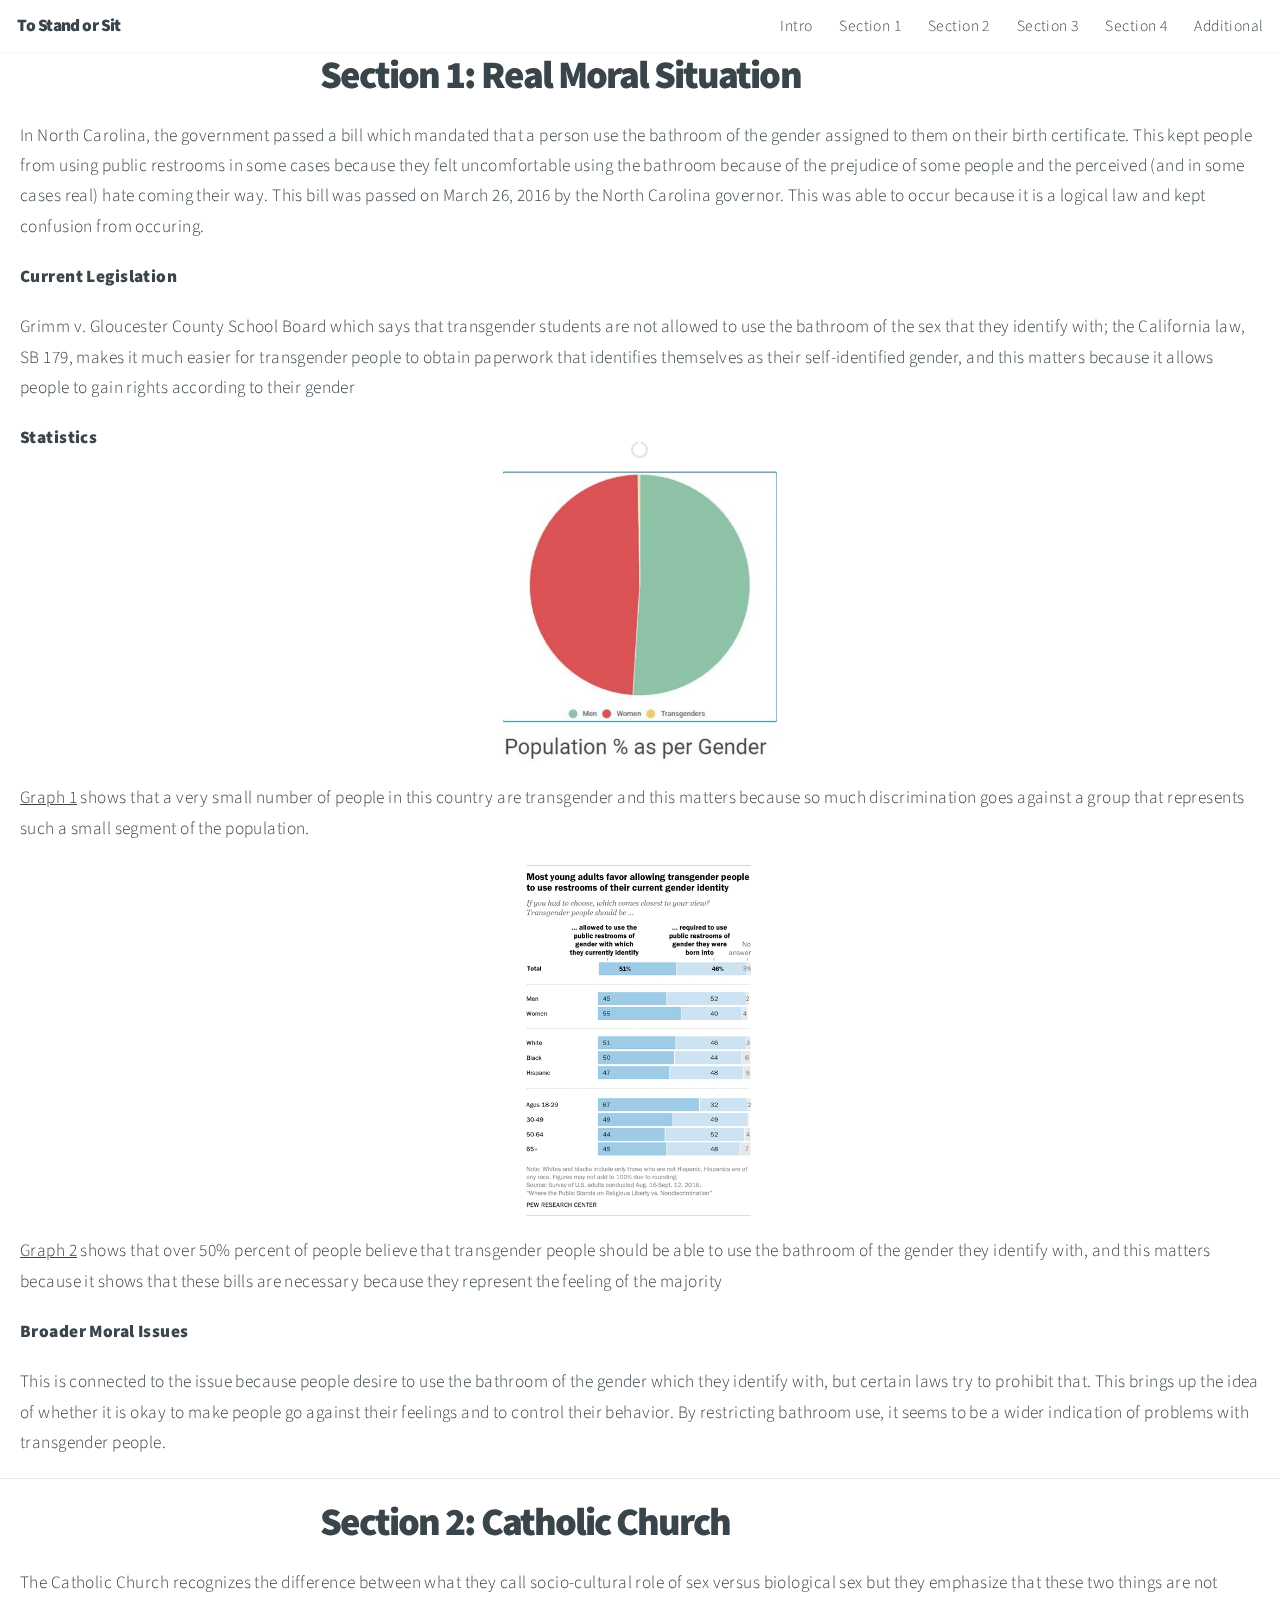
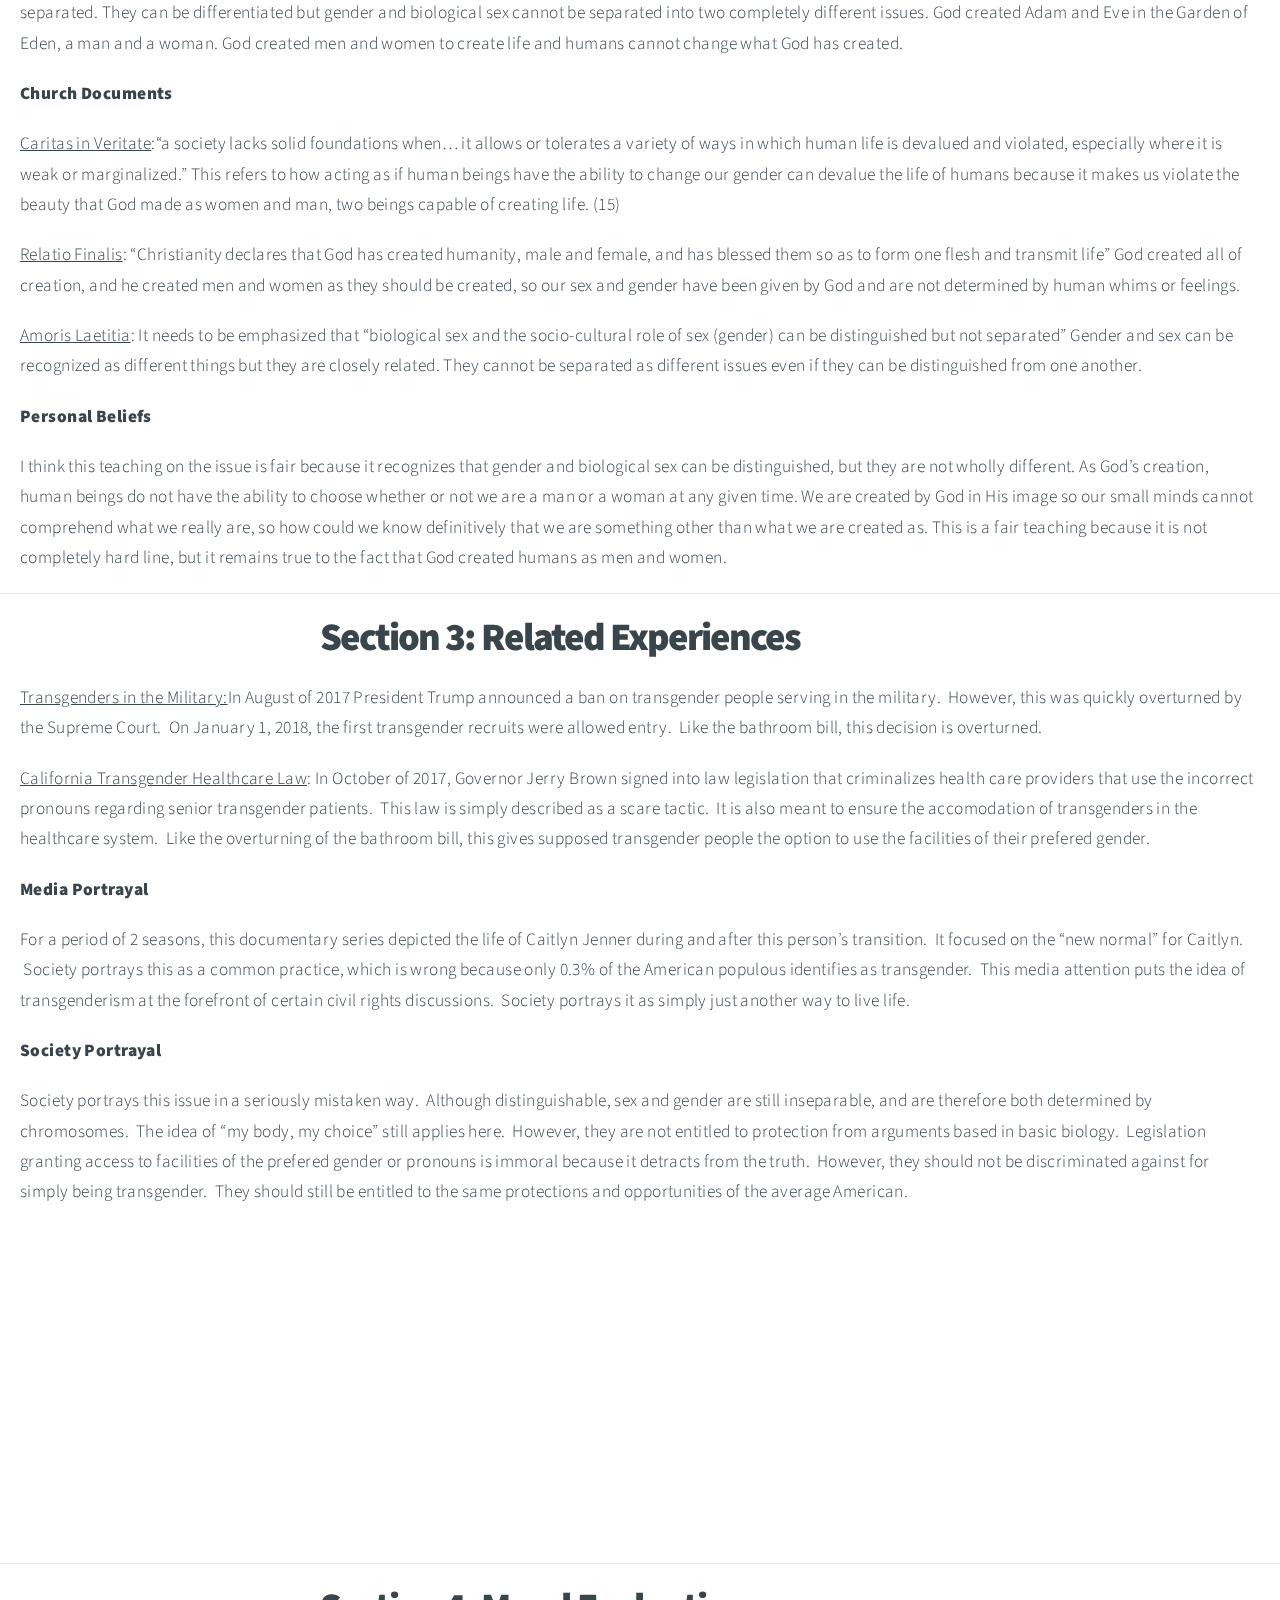
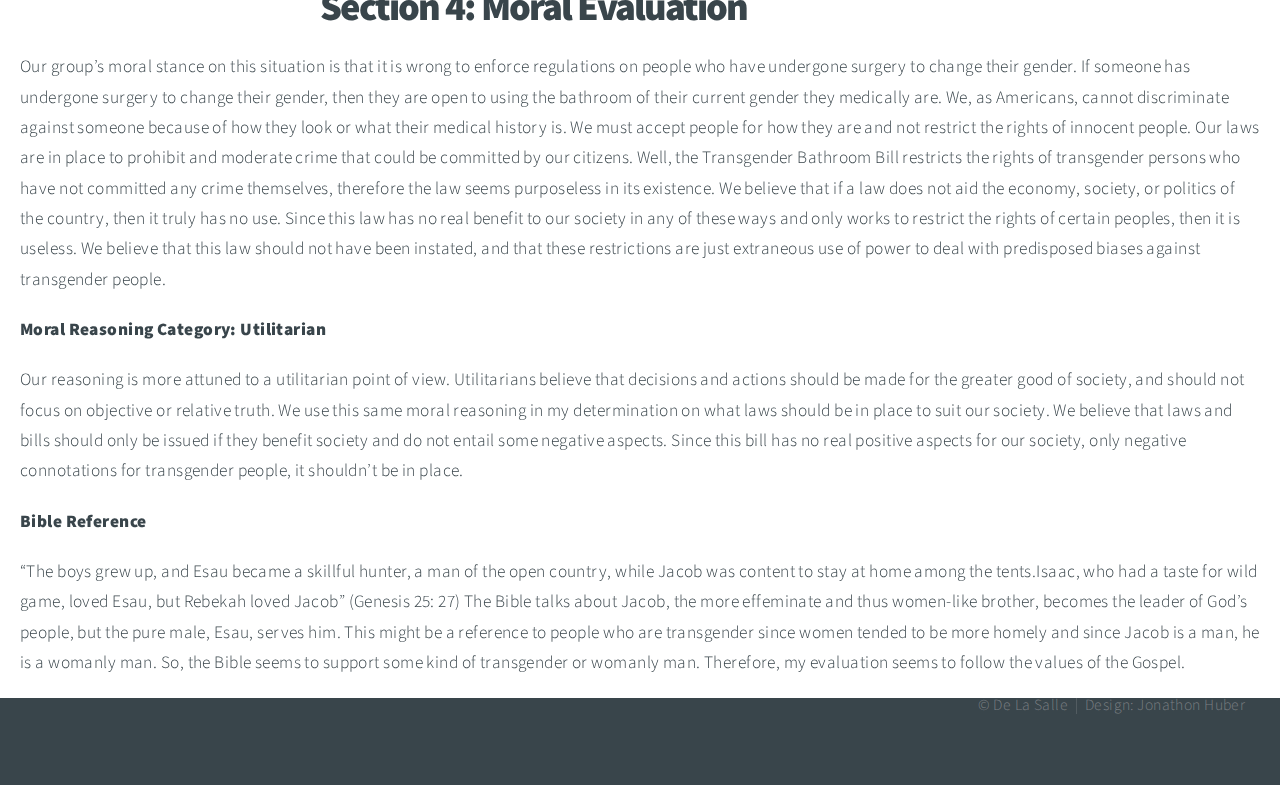
==== commit fb10c825: "additional page relatively finished" ====
--- a/additional.html
+++ b/additional.html
@@ -16,24 +16,28 @@
 				<h1>To Stand or Sit</h1>
 				<nav>
 					<ul>
-						<li><a href="https://bathroombill.github.io/index.html/#intro">Intro</a></li>
-						<li><a href="https://bathroombill.github.io/index.html/#one">Section 1</a></li>
-						<li><a href="https://bathroombill.github.io/index.html/#two">Section 2</a></li>
-						<li><a href="https://bathroombill.github.io/index.html/#three">Section 3</a></li>
-					   <li><a href="https://bathroombill.github.io/index.html/#four">Section 4</a></li>
+						<li><a href="https://bathroombill.github.io/#intro">Intro</a></li>
+						<li><a href="https://bathroombill.github.io/#one">Section 1</a></li>
+						<li><a href="https://bathroombill.github.io/#two">Section 2</a></li>
+						<li><a href="https://bathroombill.github.io/#three">Section 3</a></li>
+					   <li><a href="https://bathroombill.github.io/#four">Section 4</a></li>
                         <li><a href="https://bathroombill.github.io/additional.html/">Additional</a></li>
                     </ul>
 				</nav>
 			</header>
 
         <body>
-            <h2> Addtional Information</h2>
-            <p>All of the info behind each individual section of the project.</p>
-            <h4>Section 1: Real Moral Situation</h4>
-                <p class="c11"><span class="c5">In North Carolina, the government passed a bill which mandated that a person use the bathroom of the gender assigned to them on their birth certificate. This kept people from using public restrooms in some cases because they felt uncomfortable using the bathroom because of the prejudice of some people and the perceived (and in some cases real) hate coming their way. This bill was passed on March 26, 2016 by the North Carolina governor. This was able to occur because it is a logical law and kept confusion from occuring.</span></p><p class="c12"><span class="c6">The current laws were somewhat ambiguous on this topic, but government decisions such as a guidance produced by the Department of Justice and the Department of Education which allowed for students to use the identified gender at school and a Supreme Court ruling that said a student must use his born gender&rsquo;s bathroom.</span></p><p class="c0"><span class="c5"></span></p><p class="c14"><span class="c5">0.3% of people in the US are transgender</span></p><p class="c14"><span class="c5">51% of Americans think such laws (regarding transgenders) are necessary</span></p><p class="c9"><p class="c11"><span class="c6">This is connected to the issue because people desire to use the bathroom of the gender which they identify with, but certain laws try to prohibit that. This brings up the idea of whether it is okay to make people go against their feelings and to control their behavior. By restricting bathroom use, it seems to be a wider indication of problems with transgender people.</span></p>
-        
-            <h4>Section 2: Real Moral Situation</h4>
-            
+         
+            <h2 class="center">Section 1: Real Moral Situation</h2>
+            <p class="c1 c8"><span class="c5">In North Carolina, the government passed a bill which mandated that a person use the bathroom of the gender assigned to them on their birth certificate. This kept people from using public restrooms in some cases because they felt uncomfortable using the bathroom because of the prejudice of some people and the perceived (and in some cases real) hate coming their way. This bill was passed on March 26, 2016 by the North Carolina governor. This was able to occur because it is a logical law and kept confusion from occuring.</span></p><p class="c1 c4"><span class="c5"></span></p><p class="c1"><b>Current Legislation</b></p><p class="c1 c8"><span class="c5">Grimm v. Gloucester County School Board which says that transgender students are not allowed to use the bathroom of the sex that they identify with; the California law, SB 179, makes it much easier for transgender people to obtain paperwork that identifies themselves as their self-identified gender, and this matters because it allows people to gain rights according to their gender</span></p><p class="c4 c11"><span class="c6"></span></p><p class="c11"><span class="c1"><b>Statistics</b></span></p><p class="c9"><img alt="Image result for percent of transgender people vs male or female" src="images/image2.jpg" style="width: 274.50px; height: 292.23px;" class="center" title=""><p class="c1"><u>Graph 1</u><span>&nbsp;shows that a very small number of people in this country are transgender and this matters because so much discrimination goes against a group that represents such a small segment of the population.</span></p><p class="c2"><img alt="Image result for transgender support facts graphs" src="images/image1.png" style="width: 227.50px; height: 352.48px;" class="center" title=""><p class="c1"><u>Graph 2</u><span class="c5">&nbsp;shows that over 50% percent of people believe that transgender people should be able to use the bathroom of the gender they identify with, and this matters because it shows that these bills are necessary because they represent the feeling of the majority</span></p><p class="c1 c4"><span class="c5"></span></p><p class="c1"><b>Broader Moral Issues</b></p><p class="c1"><span class="c5">This is connected to the issue because people desire to use the bathroom of the gender which they identify with, but certain laws try to prohibit that. This brings up the idea of whether it is okay to make people go against their feelings and to control their behavior. By restricting bathroom use, it seems to be a wider indication of problems with transgender people.</span></p><p class="c1 c4"><span class="c5"></span></p><hr><p class="c1 c4"><span class="c5"></span></p><p class="c1 c4"><span class="c5"></span></p>
+            <h2 class="center">Section 2: Catholic Church</h2>
+            <p class="c1 c8"><span class="c5">The Catholic Church recognizes the difference between what they call socio-cultural role of sex versus biological sex but they emphasize that these two things are not separated. They can be differentiated but gender and biological sex cannot be separated into two completely different issues. God created Adam and Eve in the Garden of Eden, a man and a woman. God created men and women to create life and humans cannot change what God has created.</span></p><p class="c1 c4"><span class="c5"></span></p><p class="c1"><b>Church Documents</b></p><p class="c1"><u>Caritas in Veritate</u><span class="c5">:&ldquo;a society lacks solid foundations when&hellip; it allows or tolerates a variety of ways in which human life is devalued and violated, especially where it is weak or marginalized.&rdquo; This refers to how acting as if human beings have the ability to change our gender can devalue the life of humans because it makes us violate the beauty that God made as women and man, two beings capable of creating life. (15)</span></p><p class="c1 c4"><span class="c3"></span></p><p class="c1"><u>Relatio Finalis</u><span class="c5">: &ldquo;Christianity declares that God has created humanity, male and female, and has blessed them so as to form one flesh and transmit life&rdquo; God created all of creation, and he created men and women as they should be created, so our sex and gender have been given by God and are not determined by human whims or feelings.</span></p><p class="c1 c4"><span class="c3"></span></p><p class="c1"><u>Amoris Laetitia</u><span class="c5">: It needs to be emphasized that &ldquo;biological sex and the socio-cultural role of sex (gender) can be distinguished but not separated&rdquo; Gender and sex can be recognized as different things but they are closely related. They cannot be separated as different issues even if they can be distinguished from one another.</span></p><p class="c1 c4"><span class="c5"></span></p><p class="c1"><b>Personal Beliefs</b></p><p class="c1 c8"><span class="c5">I think this teaching on the issue is fair because it recognizes that gender and biological sex can be distinguished, but they are not wholly different. As God&rsquo;s creation, human beings do not have the ability to choose whether or not we are a man or a woman at any given time. We are created by God in His image so our small minds cannot comprehend what we really are, so how could we know definitively that we are something other than what we are created as. This is a fair teaching because it is not completely hard line, but it remains true to the fact that God created humans as men and women.</span></p><p class="c1 c4"><span class="c5"></span></p><hr><p class="c1 c4"><span class="c5"></span></p><p class="c1 c4"><span class="c5"></span></p>
+            <h2 class="center">Section 3: Related Experiences</h2>
+            <p class="c1 c8"><u>Transgenders in the Military:</u><span class="c5">In August of 2017 President Trump announced a ban on transgender people serving in the military. &nbsp;However, this was quickly overturned by the Supreme Court. &nbsp;On January 1, 2018, the first transgender recruits were allowed entry. &nbsp;Like the bathroom bill, this decision is overturned.</span></p><p class="c1 c4"><span class="c5"></span></p><p class="c1 c8"><u>California Transgender Healthcare Law</u><span class="c5">: In October of 2017, Governor Jerry Brown signed into law legislation that criminalizes health care providers that use the incorrect pronouns regarding senior transgender patients. &nbsp;This law is simply described as a scare tactic. &nbsp;It is also meant to ensure the accomodation of transgenders in the healthcare system. &nbsp;Like the overturning of the bathroom bill, this gives supposed transgender people the option to use the facilities of their prefered gender. &nbsp;</span></p><p class="c1 c4"><span class="c5"></span></p><p class="c1"><b>Media Portrayal</b></p><p class="c1 c8"><span class="c5">For a period of 2 seasons, this documentary series depicted the life of Caitlyn Jenner during and after this person&rsquo;s transition. &nbsp;It focused on the &ldquo;new normal&rdquo; for Caitlyn. &nbsp;Society portrays this as a common practice, which is wrong because only 0.3% of the American populous identifies as transgender. &nbsp;This media attention puts the idea of transgenderism at the forefront of certain civil rights discussions. &nbsp;Society portrays it as simply just another way to live life. &nbsp; &nbsp; </span></p><p class="c1 c4"><span class="c5"></span></p><p class="c1"><b>Society Portrayal</b></p><p class="c1 c8"><span class="c5">Society portrays this issue in a seriously mistaken way. &nbsp;Although distinguishable, sex and gender are still inseparable, and are therefore both determined by chromosomes. &nbsp;The idea of &ldquo;my body, my choice&rdquo; still applies here. &nbsp;However, they are not entitled to protection from arguments based in basic biology. &nbsp;Legislation granting access to facilities of the prefered gender or pronouns is immoral because it detracts from the truth. &nbsp;However, they should not be discriminated against for simply being transgender. &nbsp;They should still be entitled to the same protections and opportunities of the average American.</span></p><p class="c0"><span class="c5"></span></p><p class="c1 c8"></p>
+            <iframe width="560" height="315" src="https://www.youtube.com/embed/WTlkkouScmk" frameborder="0" allow="autoplay; encrypted-media" class="center" allowfullscreen></iframe>
+            <p class="c1 c4"><span class="c5"></span></p><hr><p class="c1 c4"><span class="c5"></span></p><p class="c1 c4"><span class="c5"></span></p>
+            <h2 class="center">Section 4: Moral Evaluation</h2>
+            <p class="c1 c8"><span class="c5">Our group&rsquo;s moral stance on this situation is that it is wrong to enforce regulations on people who have undergone surgery to change their gender. If someone has undergone surgery to change their gender, then they are open to using the bathroom of their current gender they medically are. We, as Americans, cannot discriminate against someone because of how they look or what their medical history is. We must accept people for how they are and not restrict the rights of innocent people. Our laws are in place to prohibit and moderate crime that could be committed by our citizens. Well, the Transgender Bathroom Bill restricts the rights of transgender persons who have not committed any crime themselves, therefore the law seems purposeless in its existence. We believe that if a law does not aid the economy, society, or politics of the country, then it truly has no use. Since this law has no real benefit to our society in any of these ways and only works to restrict the rights of certain peoples, then it is useless. We believe that this law should not have been instated, and that these restrictions are just extraneous use of power to deal with predisposed biases against transgender people.</span></p><p class="c0"><span class="c5"></span></p><p class="c1"><b>Moral Reasoning Category: Utilitarian </b></p><p class="c1 c8"><span class="c5">Our reasoning is more attuned to a utilitarian point of view. Utilitarians believe that decisions and actions should be made for the greater good of society, and should not focus on objective or relative truth. We use this same moral reasoning in my determination on what laws should be in place to suit our society. We believe that laws and bills should only be issued if they benefit society and do not entail some negative aspects. Since this bill has no real positive aspects for our society, only negative connotations for transgender people, it shouldn&rsquo;t be in place. </span></p><p class="c0"><span class="c5"></span></p><p class="c1"><b>Bible Reference</b></p><p class="c1 c8"><span class="c5">&ldquo;The boys grew up, and Esau became a skillful hunter, a man of the open country, while Jacob was content to stay at home among the tents.Isaac, who had a taste for wild game, loved Esau, but Rebekah loved Jacob&rdquo; (Genesis 25: 27) The Bible talks about Jacob, the more effeminate and thus women-like brother, becomes the leader of God&rsquo;s people, but the pure male, Esau, serves him. This might be a reference to people who are transgender since women tended to be more homely and since Jacob is a man, he is a womanly man. So, the Bible seems to support some kind of transgender or womanly man. Therefore, my evaluation seems to follow the values of the Gospel.</span></p><p class="c1 c4"><span class="c5"></span></p><p class="c1 c4"><span class="c5"></span></p><p class="c1 c4"><span class="c5"></span></p><p class="c1 c4"><span class="c5"></span></p><p class="c1 c4"><span class="c5"></span></p>
         
         
         
--- a/assets/css/main.css
+++ b/assets/css/main.css
@@ -2138,6 +2138,15 @@
 	}
 
 
+.center {
+    display: block;
+    margin-left: auto;
+    margin-right: auto;
+    width: 50%;
+}
+.c1 {
+    margin: 20px;
+}
 
 /* Contact 
 
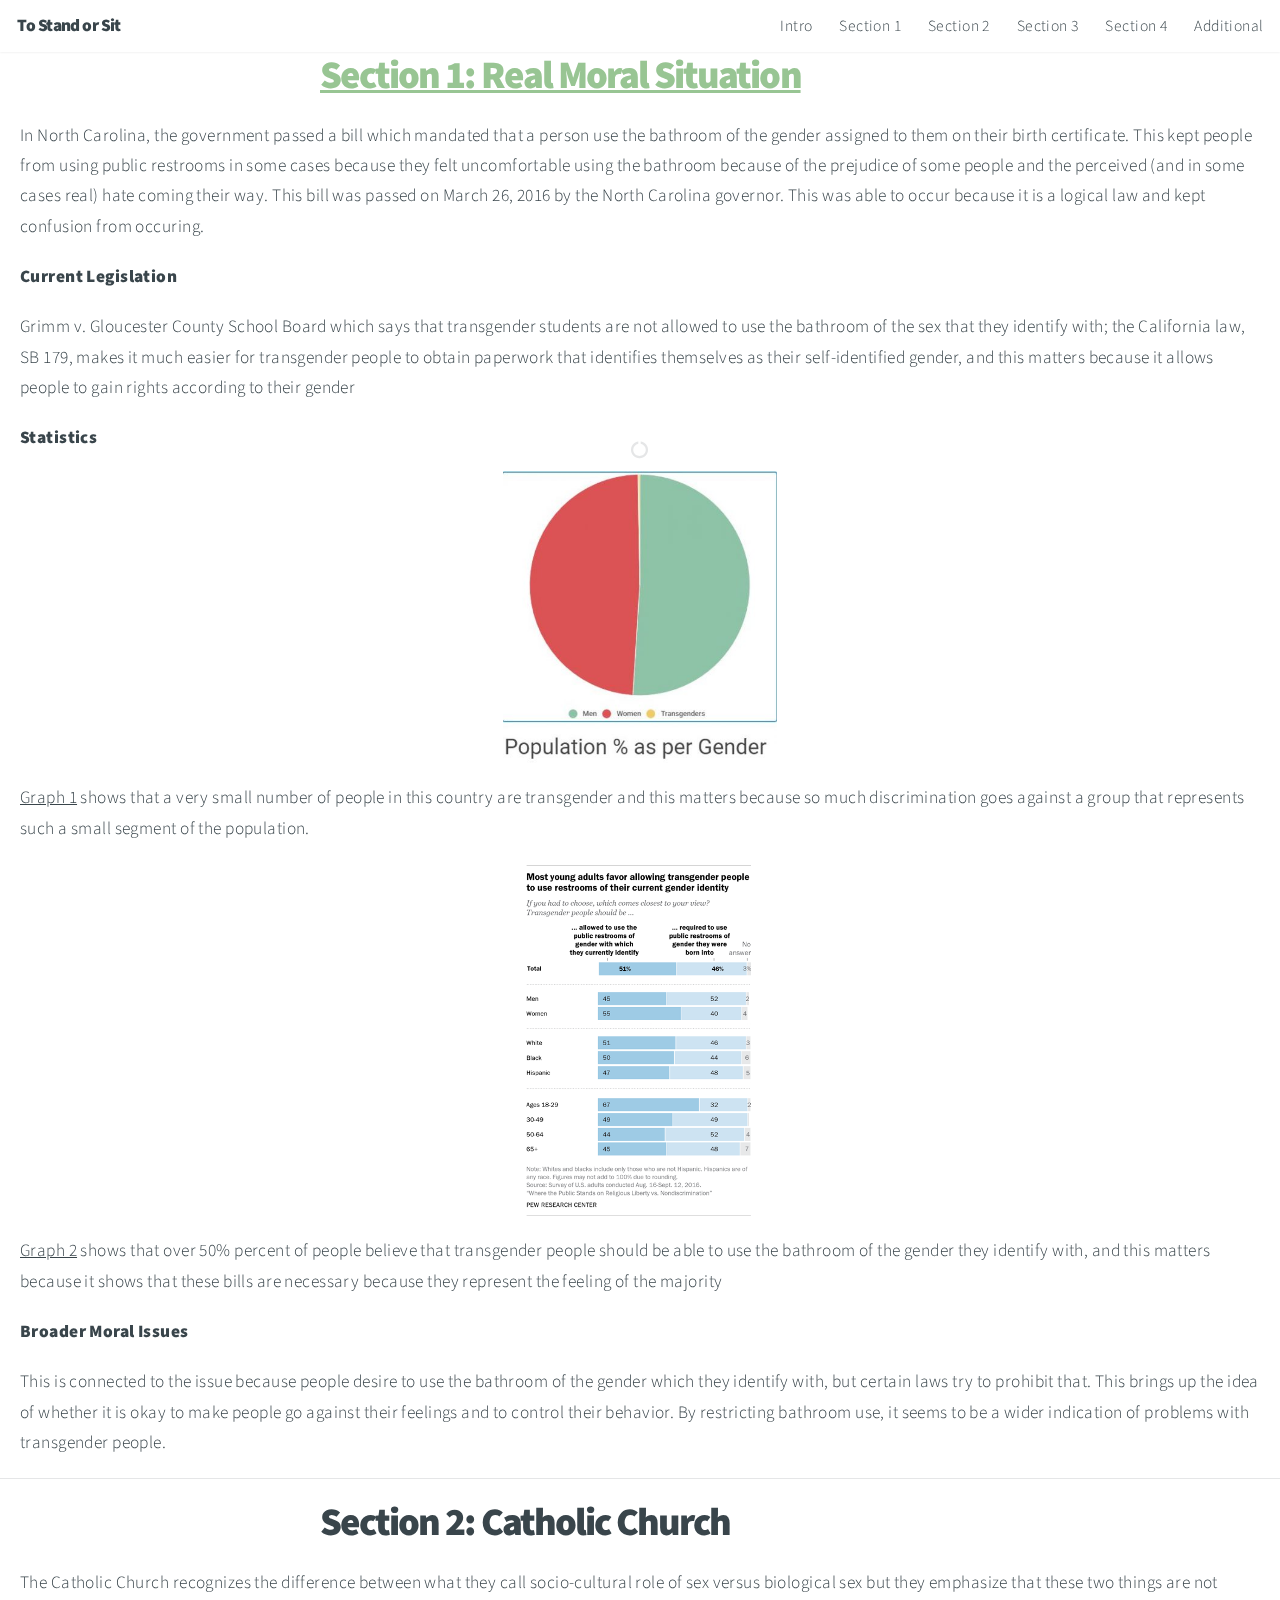
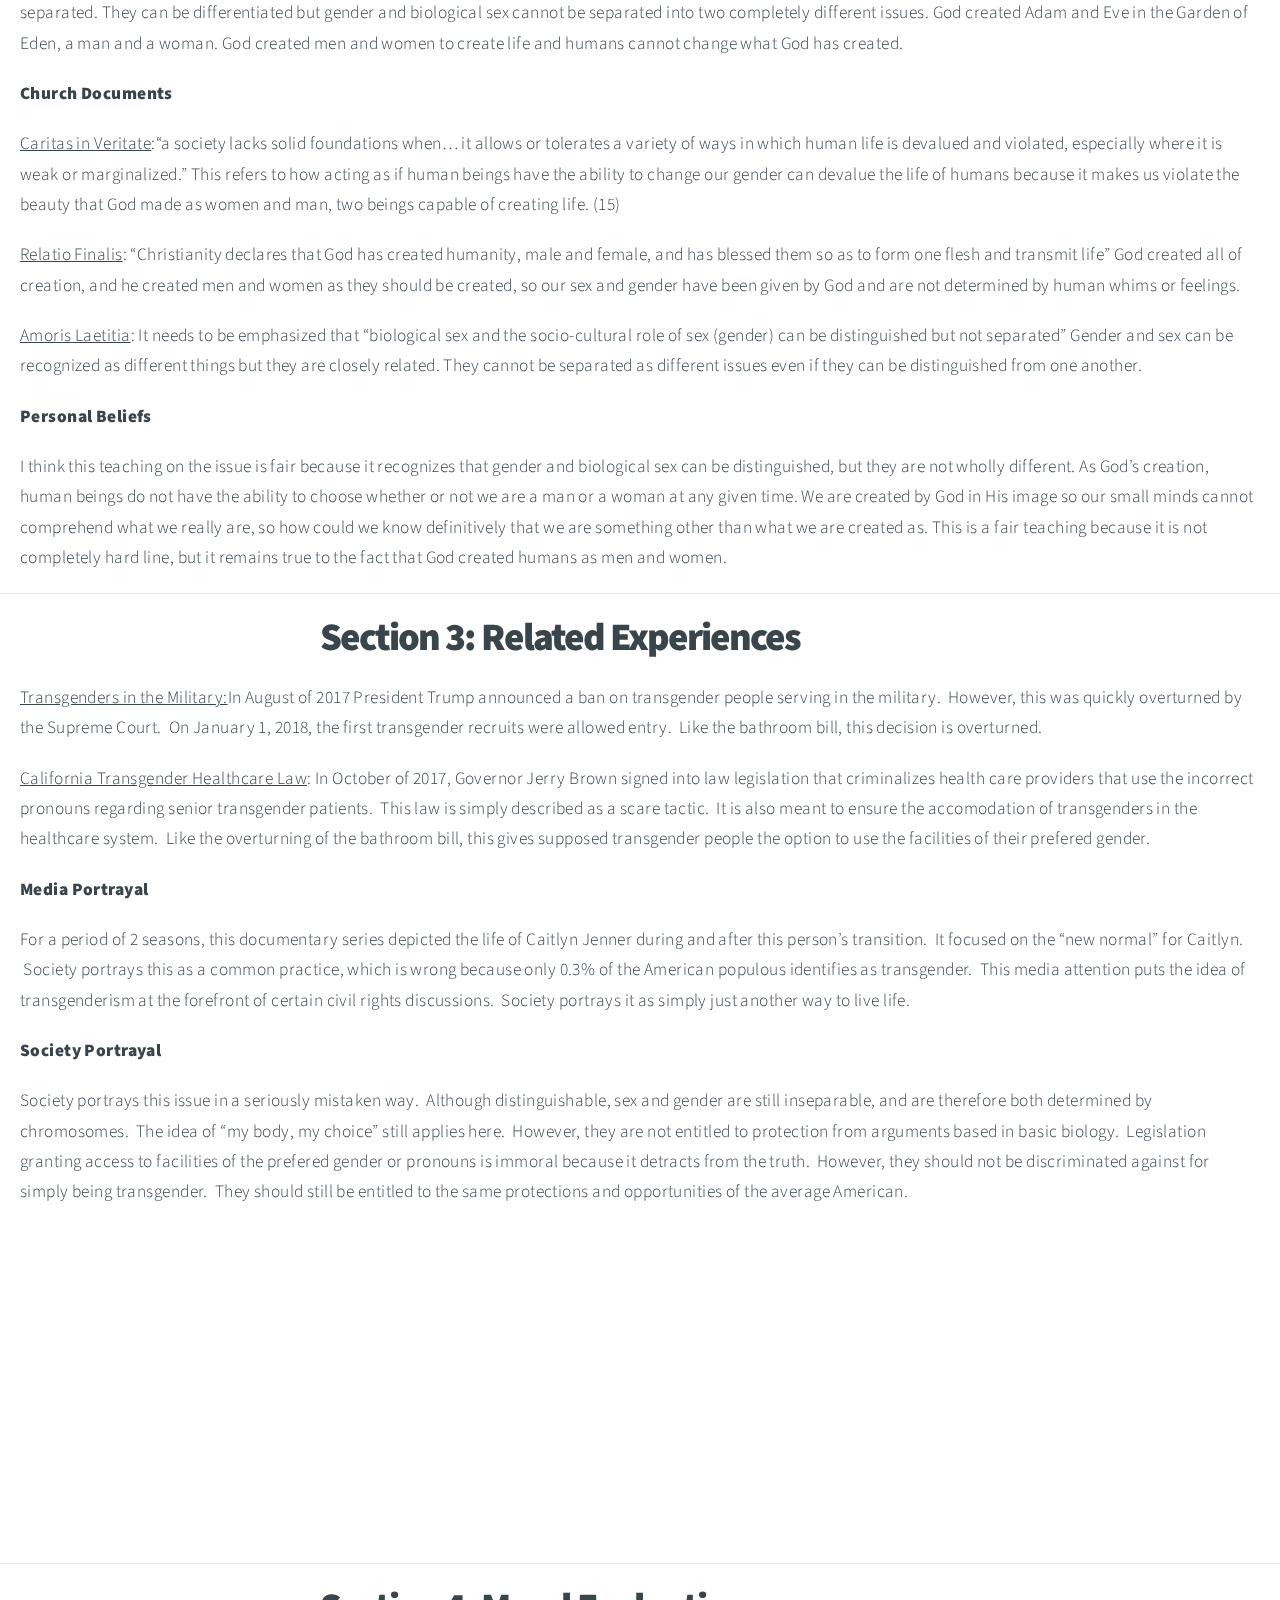
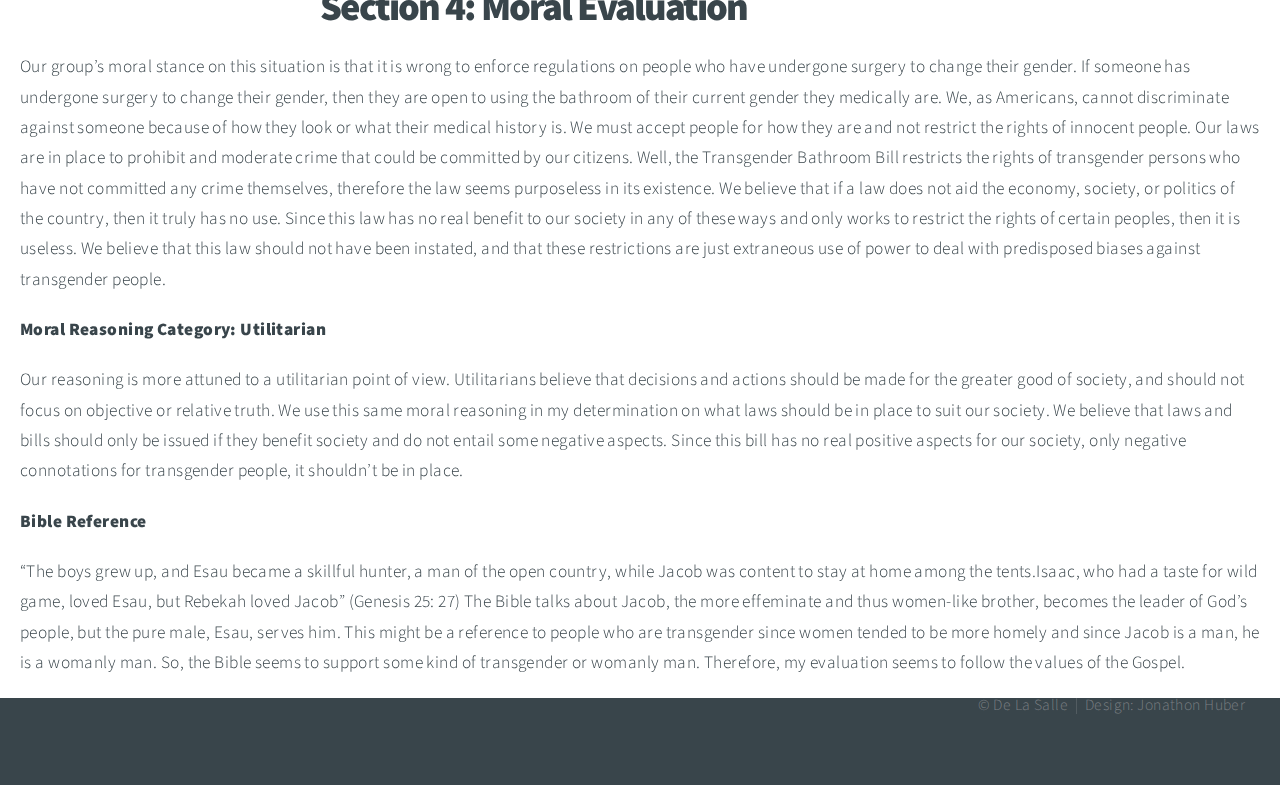
==== commit 912d7024: "sections attempt1" ====
--- a/additional.html
+++ b/additional.html
@@ -17,27 +17,35 @@
 				<nav>
 					<ul>
 						<li><a href="https://bathroombill.github.io/#intro">Intro</a></li>
-						<li><a href="https://bathroombill.github.io/#one">Section 1</a></li>
-						<li><a href="https://bathroombill.github.io/#two">Section 2</a></li>
-						<li><a href="https://bathroombill.github.io/#three">Section 3</a></li>
-					   <li><a href="https://bathroombill.github.io/#four">Section 4</a></li>
-                        <li><a href="https://bathroombill.github.io/additional.html/">Additional</a></li>
+						<li><a href="#s1">Section 1</a></li>
+						<li><a href="#s2">Section 2</a></li>
+						<li><a href="#s3">Section 3</a></li>
+					   <li><a href="#s4">Section 4</a></li>
+                        <li><a href="#">Additional</a></li>       
                     </ul>
 				</nav>
 			</header>
 
         <body>
-         
-            <h2 class="center">Section 1: Real Moral Situation</h2>
-            <p class="c1 c8"><span class="c5">In North Carolina, the government passed a bill which mandated that a person use the bathroom of the gender assigned to them on their birth certificate. This kept people from using public restrooms in some cases because they felt uncomfortable using the bathroom because of the prejudice of some people and the perceived (and in some cases real) hate coming their way. This bill was passed on March 26, 2016 by the North Carolina governor. This was able to occur because it is a logical law and kept confusion from occuring.</span></p><p class="c1 c4"><span class="c5"></span></p><p class="c1"><b>Current Legislation</b></p><p class="c1 c8"><span class="c5">Grimm v. Gloucester County School Board which says that transgender students are not allowed to use the bathroom of the sex that they identify with; the California law, SB 179, makes it much easier for transgender people to obtain paperwork that identifies themselves as their self-identified gender, and this matters because it allows people to gain rights according to their gender</span></p><p class="c4 c11"><span class="c6"></span></p><p class="c11"><span class="c1"><b>Statistics</b></span></p><p class="c9"><img alt="Image result for percent of transgender people vs male or female" src="images/image2.jpg" style="width: 274.50px; height: 292.23px;" class="center" title=""><p class="c1"><u>Graph 1</u><span>&nbsp;shows that a very small number of people in this country are transgender and this matters because so much discrimination goes against a group that represents such a small segment of the population.</span></p><p class="c2"><img alt="Image result for transgender support facts graphs" src="images/image1.png" style="width: 227.50px; height: 352.48px;" class="center" title=""><p class="c1"><u>Graph 2</u><span class="c5">&nbsp;shows that over 50% percent of people believe that transgender people should be able to use the bathroom of the gender they identify with, and this matters because it shows that these bills are necessary because they represent the feeling of the majority</span></p><p class="c1 c4"><span class="c5"></span></p><p class="c1"><b>Broader Moral Issues</b></p><p class="c1"><span class="c5">This is connected to the issue because people desire to use the bathroom of the gender which they identify with, but certain laws try to prohibit that. This brings up the idea of whether it is okay to make people go against their feelings and to control their behavior. By restricting bathroom use, it seems to be a wider indication of problems with transgender people.</span></p><p class="c1 c4"><span class="c5"></span></p><hr><p class="c1 c4"><span class="c5"></span></p><p class="c1 c4"><span class="c5"></span></p>
-            <h2 class="center">Section 2: Catholic Church</h2>
+         <section id="s1">
+             <a href="#s1"><h2 class="center">Section 1: Real Moral Situation</h2></a>
+            <p class="c1 c8"><span class="c5">In North Carolina, the government passed a bill which mandated that a person use the bathroom of the gender assigned to them on their birth certificate. This kept people from using public restrooms in some cases because they felt uncomfortable using the bathroom because of the prejudice of some people and the perceived (and in some cases real) hate coming their way. This bill was passed on March 26, 2016 by the North Carolina governor. This was able to occur because it is a logical law and kept confusion from occuring.</span></p><p class="c1 c4"><span class="c5"></span></p><p class="c1"><b>Current Legislation</b></p><p class="c1 c8"><span class="c5">Grimm v. Gloucester County School Board which says that transgender students are not allowed to use the bathroom of the sex that they identify with; the California law, SB 179, makes it much easier for transgender people to obtain paperwork that identifies themselves as their self-identified gender, and this matters because it allows people to gain rights according to their gender</span></p><p class="c4 c11"><span class="c6"></span></p><p class="c11"><span class="c1"><b>Statistics</b></span></p><p class="c9"><img alt="Image result for percent of transgender people vs male or female" src="images/image2.jpg" style="width: 274.50px; height: 292.23px;" class="center" title=""><p class="c1"><u>Graph 1</u><span>&nbsp;shows that a very small number of people in this country are transgender and this matters because so much discrimination goes against a group that represents such a small segment of the population.</span></p><p class="c2"><img alt="Image result for transgender support facts graphs" src="images/image1.png" style="width: 227.50px; height: 352.48px;" class="center" title=""><p class="c1"><u>Graph 2</u><span class="c5">&nbsp;shows that over 50% percent of people believe that transgender people should be able to use the bathroom of the gender they identify with, and this matters because it shows that these bills are necessary because they represent the feeling of the majority</span></p><p class="c1 c4"><span class="c5"></span></p><p class="c1"><b>Broader Moral Issues</b></p><p class="c1"><span class="c5">This is connected to the issue because people desire to use the bathroom of the gender which they identify with, but certain laws try to prohibit that. This brings up the idea of whether it is okay to make people go against their feelings and to control their behavior. By restricting bathroom use, it seems to be a wider indication of problems with transgender people.</span></p><p class="c1 c4"><span class="c5"></span></p><hr><p 
+            class="c1 c4"><span class="c5"></span></p><p class="c1 c4"><span class="c5"></span></p>
+            </section>
+            <section id="s2">
+             <h2 class="center">Section 2: Catholic Church</h2>
             <p class="c1 c8"><span class="c5">The Catholic Church recognizes the difference between what they call socio-cultural role of sex versus biological sex but they emphasize that these two things are not separated. They can be differentiated but gender and biological sex cannot be separated into two completely different issues. God created Adam and Eve in the Garden of Eden, a man and a woman. God created men and women to create life and humans cannot change what God has created.</span></p><p class="c1 c4"><span class="c5"></span></p><p class="c1"><b>Church Documents</b></p><p class="c1"><u>Caritas in Veritate</u><span class="c5">:&ldquo;a society lacks solid foundations when&hellip; it allows or tolerates a variety of ways in which human life is devalued and violated, especially where it is weak or marginalized.&rdquo; This refers to how acting as if human beings have the ability to change our gender can devalue the life of humans because it makes us violate the beauty that God made as women and man, two beings capable of creating life. (15)</span></p><p class="c1 c4"><span class="c3"></span></p><p class="c1"><u>Relatio Finalis</u><span class="c5">: &ldquo;Christianity declares that God has created humanity, male and female, and has blessed them so as to form one flesh and transmit life&rdquo; God created all of creation, and he created men and women as they should be created, so our sex and gender have been given by God and are not determined by human whims or feelings.</span></p><p class="c1 c4"><span class="c3"></span></p><p class="c1"><u>Amoris Laetitia</u><span class="c5">: It needs to be emphasized that &ldquo;biological sex and the socio-cultural role of sex (gender) can be distinguished but not separated&rdquo; Gender and sex can be recognized as different things but they are closely related. They cannot be separated as different issues even if they can be distinguished from one another.</span></p><p class="c1 c4"><span class="c5"></span></p><p class="c1"><b>Personal Beliefs</b></p><p class="c1 c8"><span class="c5">I think this teaching on the issue is fair because it recognizes that gender and biological sex can be distinguished, but they are not wholly different. As God&rsquo;s creation, human beings do not have the ability to choose whether or not we are a man or a woman at any given time. We are created by God in His image so our small minds cannot comprehend what we really are, so how could we know definitively that we are something other than what we are created as. This is a fair teaching because it is not completely hard line, but it remains true to the fact that God created humans as men and women.</span></p><p class="c1 c4"><span class="c5"></span></p><hr><p class="c1 c4"><span class="c5"></span></p><p class="c1 c4"><span class="c5"></span></p>
+            </section>
+            <section id="s3">
             <h2 class="center">Section 3: Related Experiences</h2>
             <p class="c1 c8"><u>Transgenders in the Military:</u><span class="c5">In August of 2017 President Trump announced a ban on transgender people serving in the military. &nbsp;However, this was quickly overturned by the Supreme Court. &nbsp;On January 1, 2018, the first transgender recruits were allowed entry. &nbsp;Like the bathroom bill, this decision is overturned.</span></p><p class="c1 c4"><span class="c5"></span></p><p class="c1 c8"><u>California Transgender Healthcare Law</u><span class="c5">: In October of 2017, Governor Jerry Brown signed into law legislation that criminalizes health care providers that use the incorrect pronouns regarding senior transgender patients. &nbsp;This law is simply described as a scare tactic. &nbsp;It is also meant to ensure the accomodation of transgenders in the healthcare system. &nbsp;Like the overturning of the bathroom bill, this gives supposed transgender people the option to use the facilities of their prefered gender. &nbsp;</span></p><p class="c1 c4"><span class="c5"></span></p><p class="c1"><b>Media Portrayal</b></p><p class="c1 c8"><span class="c5">For a period of 2 seasons, this documentary series depicted the life of Caitlyn Jenner during and after this person&rsquo;s transition. &nbsp;It focused on the &ldquo;new normal&rdquo; for Caitlyn. &nbsp;Society portrays this as a common practice, which is wrong because only 0.3% of the American populous identifies as transgender. &nbsp;This media attention puts the idea of transgenderism at the forefront of certain civil rights discussions. &nbsp;Society portrays it as simply just another way to live life. &nbsp; &nbsp; </span></p><p class="c1 c4"><span class="c5"></span></p><p class="c1"><b>Society Portrayal</b></p><p class="c1 c8"><span class="c5">Society portrays this issue in a seriously mistaken way. &nbsp;Although distinguishable, sex and gender are still inseparable, and are therefore both determined by chromosomes. &nbsp;The idea of &ldquo;my body, my choice&rdquo; still applies here. &nbsp;However, they are not entitled to protection from arguments based in basic biology. &nbsp;Legislation granting access to facilities of the prefered gender or pronouns is immoral because it detracts from the truth. &nbsp;However, they should not be discriminated against for simply being transgender. &nbsp;They should still be entitled to the same protections and opportunities of the average American.</span></p><p class="c0"><span class="c5"></span></p><p class="c1 c8"></p>
             <iframe width="560" height="315" src="https://www.youtube.com/embed/WTlkkouScmk" frameborder="0" allow="autoplay; encrypted-media" class="center" allowfullscreen></iframe>
             <p class="c1 c4"><span class="c5"></span></p><hr><p class="c1 c4"><span class="c5"></span></p><p class="c1 c4"><span class="c5"></span></p>
-            <h2 class="center">Section 4: Moral Evaluation</h2>
+            </section>
+            <section id="s4">
+                <h2 class="center">Section 4: Moral Evaluation</h2>
             <p class="c1 c8"><span class="c5">Our group&rsquo;s moral stance on this situation is that it is wrong to enforce regulations on people who have undergone surgery to change their gender. If someone has undergone surgery to change their gender, then they are open to using the bathroom of their current gender they medically are. We, as Americans, cannot discriminate against someone because of how they look or what their medical history is. We must accept people for how they are and not restrict the rights of innocent people. Our laws are in place to prohibit and moderate crime that could be committed by our citizens. Well, the Transgender Bathroom Bill restricts the rights of transgender persons who have not committed any crime themselves, therefore the law seems purposeless in its existence. We believe that if a law does not aid the economy, society, or politics of the country, then it truly has no use. Since this law has no real benefit to our society in any of these ways and only works to restrict the rights of certain peoples, then it is useless. We believe that this law should not have been instated, and that these restrictions are just extraneous use of power to deal with predisposed biases against transgender people.</span></p><p class="c0"><span class="c5"></span></p><p class="c1"><b>Moral Reasoning Category: Utilitarian </b></p><p class="c1 c8"><span class="c5">Our reasoning is more attuned to a utilitarian point of view. Utilitarians believe that decisions and actions should be made for the greater good of society, and should not focus on objective or relative truth. We use this same moral reasoning in my determination on what laws should be in place to suit our society. We believe that laws and bills should only be issued if they benefit society and do not entail some negative aspects. Since this bill has no real positive aspects for our society, only negative connotations for transgender people, it shouldn&rsquo;t be in place. </span></p><p class="c0"><span class="c5"></span></p><p class="c1"><b>Bible Reference</b></p><p class="c1 c8"><span class="c5">&ldquo;The boys grew up, and Esau became a skillful hunter, a man of the open country, while Jacob was content to stay at home among the tents.Isaac, who had a taste for wild game, loved Esau, but Rebekah loved Jacob&rdquo; (Genesis 25: 27) The Bible talks about Jacob, the more effeminate and thus women-like brother, becomes the leader of God&rsquo;s people, but the pure male, Esau, serves him. This might be a reference to people who are transgender since women tended to be more homely and since Jacob is a man, he is a womanly man. So, the Bible seems to support some kind of transgender or womanly man. Therefore, my evaluation seems to follow the values of the Gospel.</span></p><p class="c1 c4"><span class="c5"></span></p><p class="c1 c4"><span class="c5"></span></p><p class="c1 c4"><span class="c5"></span></p><p class="c1 c4"><span class="c5"></span></p><p class="c1 c4"><span class="c5"></span></p>
+            </section>
         
         
         
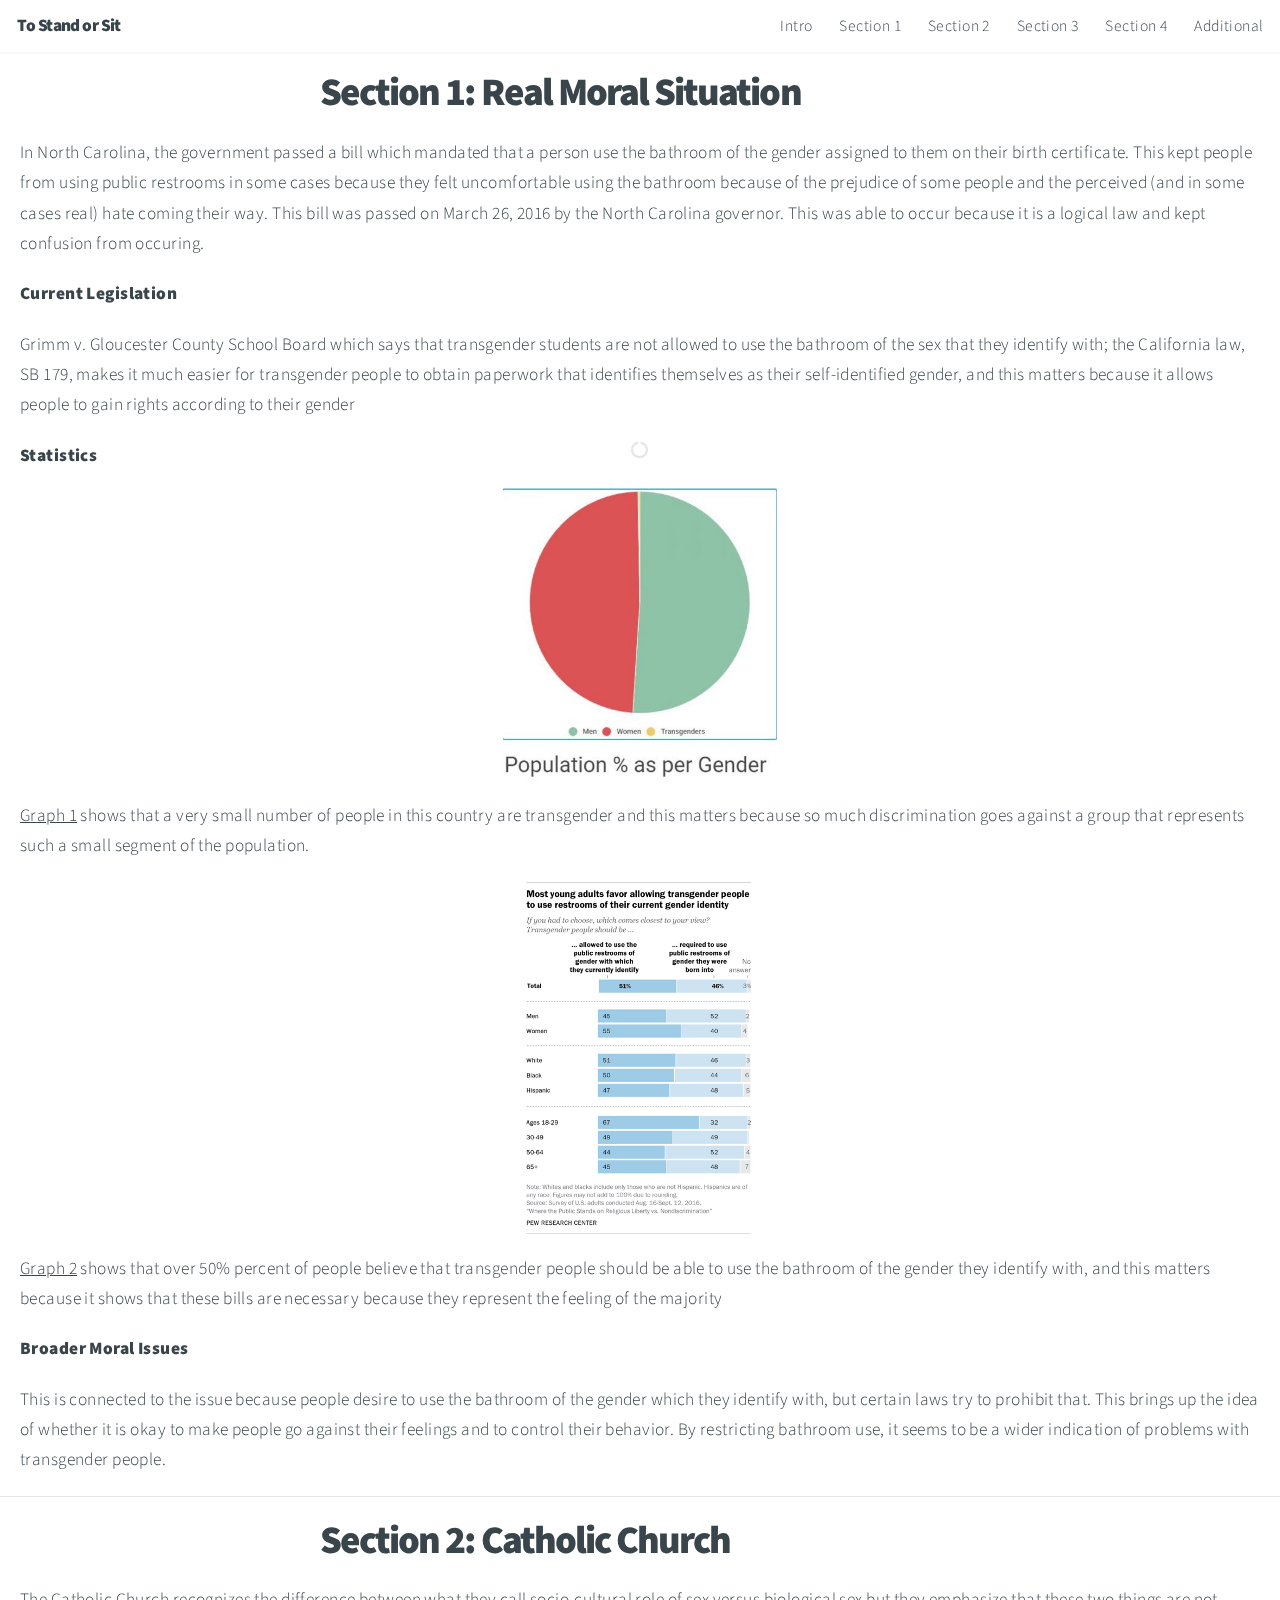
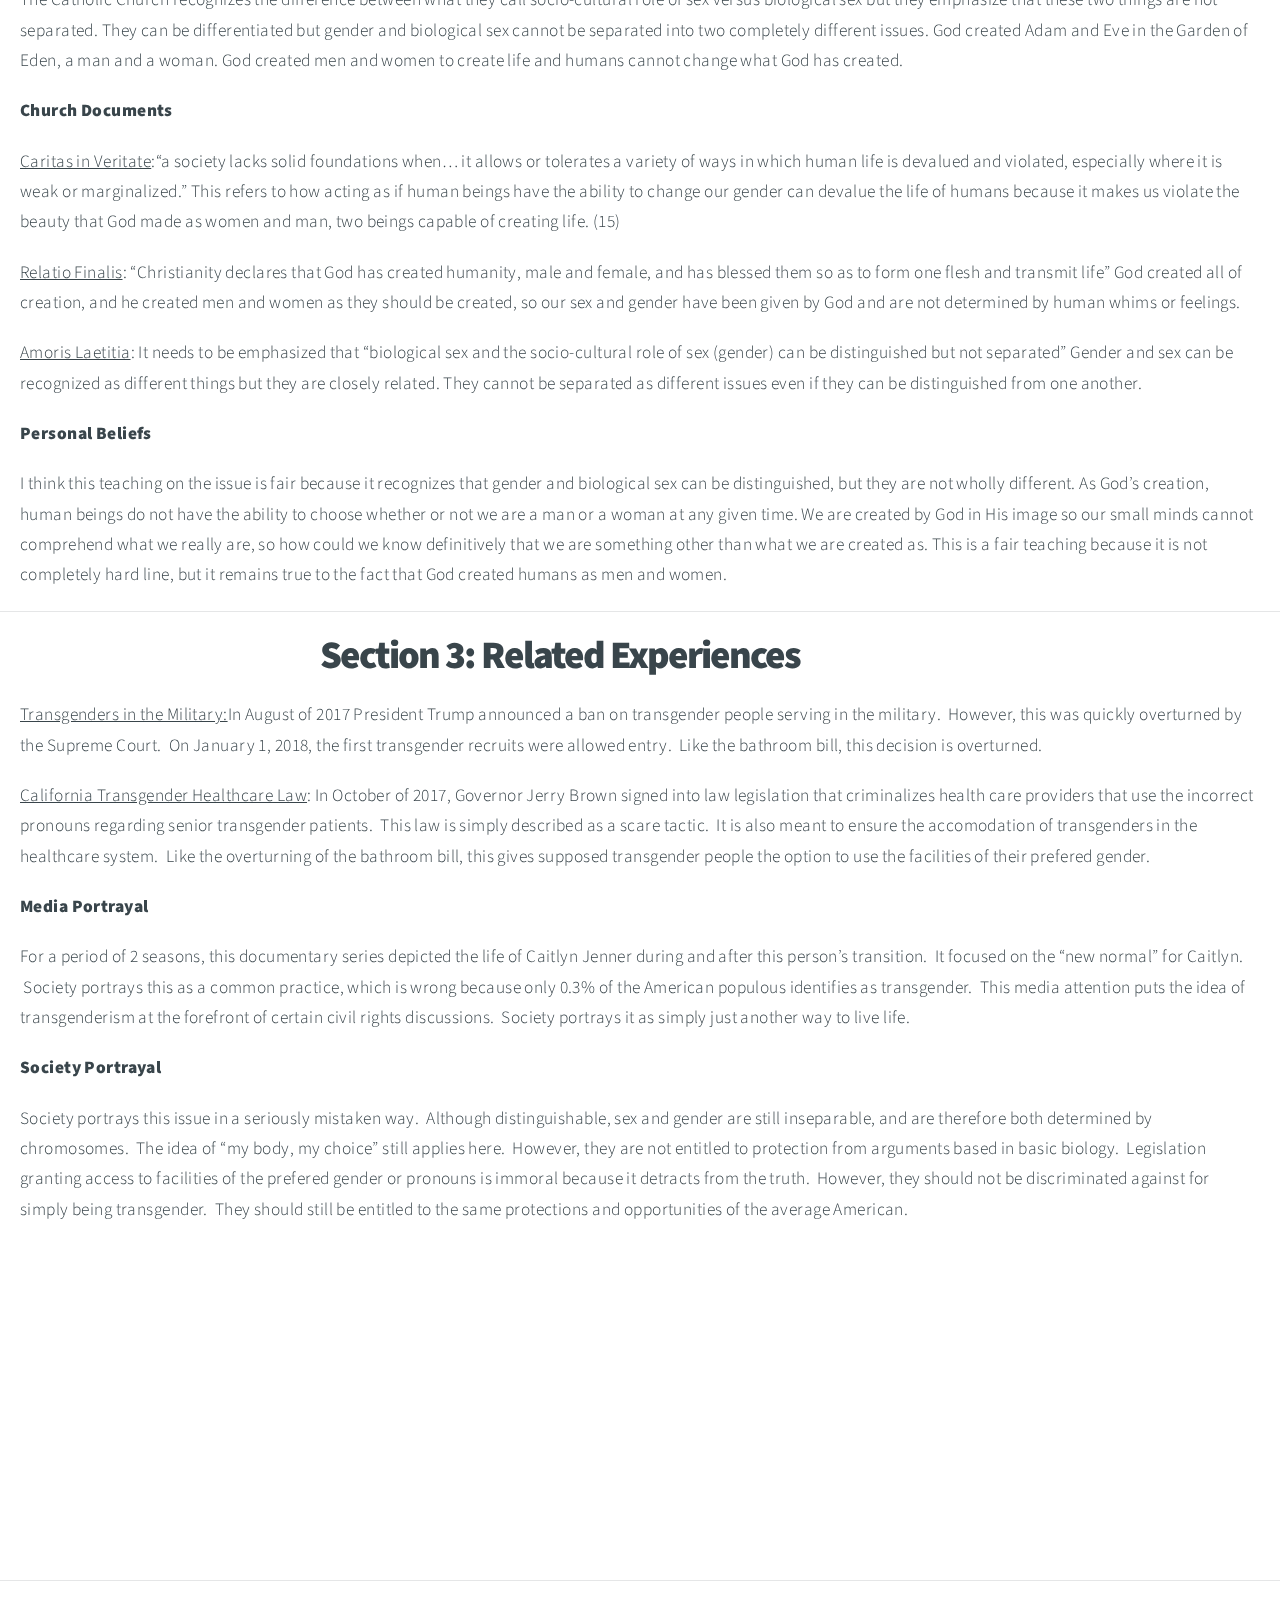
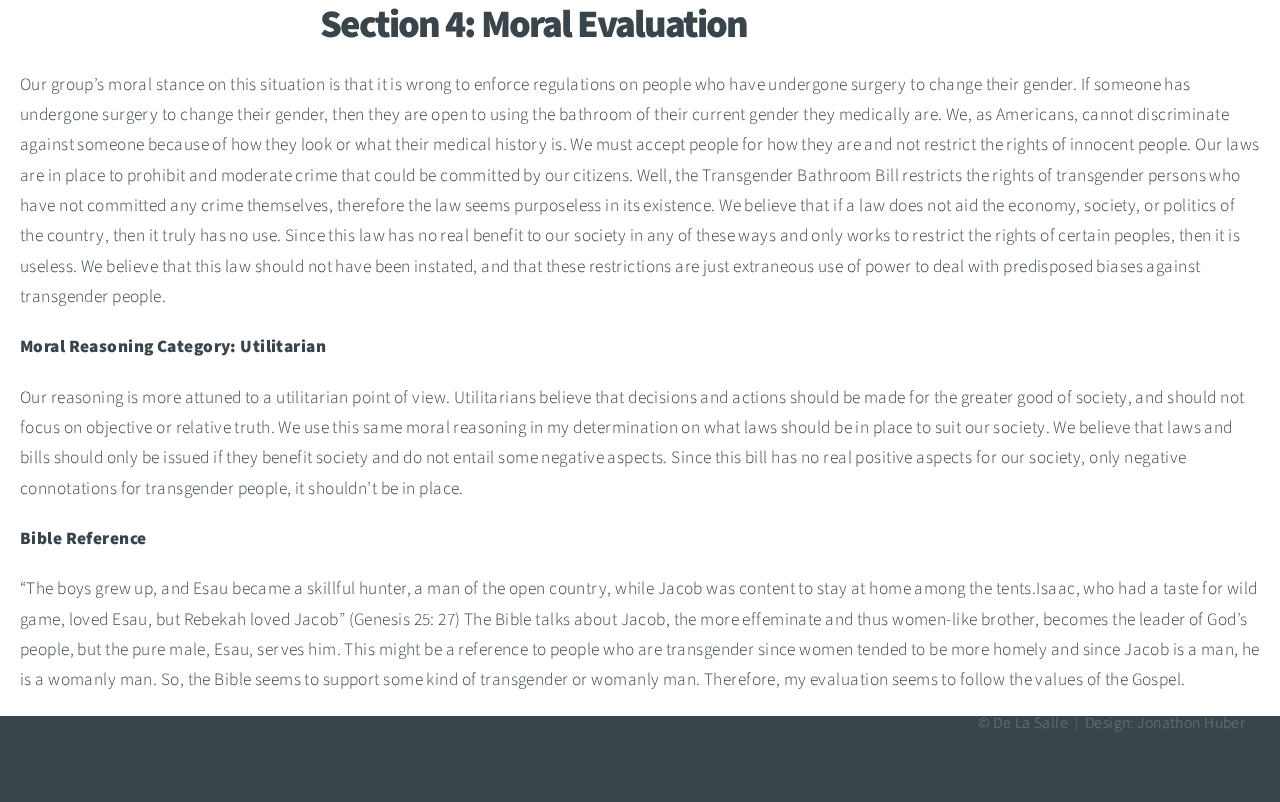
==== commit ff90d836: "rough final" ====
--- a/additional.html
+++ b/additional.html
@@ -28,21 +28,26 @@
 
         <body>
          <section id="s1">
-             <a href="#s1"><h2 class="center">Section 1: Real Moral Situation</h2></a>
+             <p></p>
+             <h2 class="center">Section 1: Real Moral Situation</h2>
             <p class="c1 c8"><span class="c5">In North Carolina, the government passed a bill which mandated that a person use the bathroom of the gender assigned to them on their birth certificate. This kept people from using public restrooms in some cases because they felt uncomfortable using the bathroom because of the prejudice of some people and the perceived (and in some cases real) hate coming their way. This bill was passed on March 26, 2016 by the North Carolina governor. This was able to occur because it is a logical law and kept confusion from occuring.</span></p><p class="c1 c4"><span class="c5"></span></p><p class="c1"><b>Current Legislation</b></p><p class="c1 c8"><span class="c5">Grimm v. Gloucester County School Board which says that transgender students are not allowed to use the bathroom of the sex that they identify with; the California law, SB 179, makes it much easier for transgender people to obtain paperwork that identifies themselves as their self-identified gender, and this matters because it allows people to gain rights according to their gender</span></p><p class="c4 c11"><span class="c6"></span></p><p class="c11"><span class="c1"><b>Statistics</b></span></p><p class="c9"><img alt="Image result for percent of transgender people vs male or female" src="images/image2.jpg" style="width: 274.50px; height: 292.23px;" class="center" title=""><p class="c1"><u>Graph 1</u><span>&nbsp;shows that a very small number of people in this country are transgender and this matters because so much discrimination goes against a group that represents such a small segment of the population.</span></p><p class="c2"><img alt="Image result for transgender support facts graphs" src="images/image1.png" style="width: 227.50px; height: 352.48px;" class="center" title=""><p class="c1"><u>Graph 2</u><span class="c5">&nbsp;shows that over 50% percent of people believe that transgender people should be able to use the bathroom of the gender they identify with, and this matters because it shows that these bills are necessary because they represent the feeling of the majority</span></p><p class="c1 c4"><span class="c5"></span></p><p class="c1"><b>Broader Moral Issues</b></p><p class="c1"><span class="c5">This is connected to the issue because people desire to use the bathroom of the gender which they identify with, but certain laws try to prohibit that. This brings up the idea of whether it is okay to make people go against their feelings and to control their behavior. By restricting bathroom use, it seems to be a wider indication of problems with transgender people.</span></p><p class="c1 c4"><span class="c5"></span></p><hr><p 
             class="c1 c4"><span class="c5"></span></p><p class="c1 c4"><span class="c5"></span></p>
             </section>
             <section id="s2">
+                <p></p>
              <h2 class="center">Section 2: Catholic Church</h2>
             <p class="c1 c8"><span class="c5">The Catholic Church recognizes the difference between what they call socio-cultural role of sex versus biological sex but they emphasize that these two things are not separated. They can be differentiated but gender and biological sex cannot be separated into two completely different issues. God created Adam and Eve in the Garden of Eden, a man and a woman. God created men and women to create life and humans cannot change what God has created.</span></p><p class="c1 c4"><span class="c5"></span></p><p class="c1"><b>Church Documents</b></p><p class="c1"><u>Caritas in Veritate</u><span class="c5">:&ldquo;a society lacks solid foundations when&hellip; it allows or tolerates a variety of ways in which human life is devalued and violated, especially where it is weak or marginalized.&rdquo; This refers to how acting as if human beings have the ability to change our gender can devalue the life of humans because it makes us violate the beauty that God made as women and man, two beings capable of creating life. (15)</span></p><p class="c1 c4"><span class="c3"></span></p><p class="c1"><u>Relatio Finalis</u><span class="c5">: &ldquo;Christianity declares that God has created humanity, male and female, and has blessed them so as to form one flesh and transmit life&rdquo; God created all of creation, and he created men and women as they should be created, so our sex and gender have been given by God and are not determined by human whims or feelings.</span></p><p class="c1 c4"><span class="c3"></span></p><p class="c1"><u>Amoris Laetitia</u><span class="c5">: It needs to be emphasized that &ldquo;biological sex and the socio-cultural role of sex (gender) can be distinguished but not separated&rdquo; Gender and sex can be recognized as different things but they are closely related. They cannot be separated as different issues even if they can be distinguished from one another.</span></p><p class="c1 c4"><span class="c5"></span></p><p class="c1"><b>Personal Beliefs</b></p><p class="c1 c8"><span class="c5">I think this teaching on the issue is fair because it recognizes that gender and biological sex can be distinguished, but they are not wholly different. As God&rsquo;s creation, human beings do not have the ability to choose whether or not we are a man or a woman at any given time. We are created by God in His image so our small minds cannot comprehend what we really are, so how could we know definitively that we are something other than what we are created as. This is a fair teaching because it is not completely hard line, but it remains true to the fact that God created humans as men and women.</span></p><p class="c1 c4"><span class="c5"></span></p><hr><p class="c1 c4"><span class="c5"></span></p><p class="c1 c4"><span class="c5"></span></p>
             </section>
             <section id="s3">
+                <p></p>
             <h2 class="center">Section 3: Related Experiences</h2>
             <p class="c1 c8"><u>Transgenders in the Military:</u><span class="c5">In August of 2017 President Trump announced a ban on transgender people serving in the military. &nbsp;However, this was quickly overturned by the Supreme Court. &nbsp;On January 1, 2018, the first transgender recruits were allowed entry. &nbsp;Like the bathroom bill, this decision is overturned.</span></p><p class="c1 c4"><span class="c5"></span></p><p class="c1 c8"><u>California Transgender Healthcare Law</u><span class="c5">: In October of 2017, Governor Jerry Brown signed into law legislation that criminalizes health care providers that use the incorrect pronouns regarding senior transgender patients. &nbsp;This law is simply described as a scare tactic. &nbsp;It is also meant to ensure the accomodation of transgenders in the healthcare system. &nbsp;Like the overturning of the bathroom bill, this gives supposed transgender people the option to use the facilities of their prefered gender. &nbsp;</span></p><p class="c1 c4"><span class="c5"></span></p><p class="c1"><b>Media Portrayal</b></p><p class="c1 c8"><span class="c5">For a period of 2 seasons, this documentary series depicted the life of Caitlyn Jenner during and after this person&rsquo;s transition. &nbsp;It focused on the &ldquo;new normal&rdquo; for Caitlyn. &nbsp;Society portrays this as a common practice, which is wrong because only 0.3% of the American populous identifies as transgender. &nbsp;This media attention puts the idea of transgenderism at the forefront of certain civil rights discussions. &nbsp;Society portrays it as simply just another way to live life. &nbsp; &nbsp; </span></p><p class="c1 c4"><span class="c5"></span></p><p class="c1"><b>Society Portrayal</b></p><p class="c1 c8"><span class="c5">Society portrays this issue in a seriously mistaken way. &nbsp;Although distinguishable, sex and gender are still inseparable, and are therefore both determined by chromosomes. &nbsp;The idea of &ldquo;my body, my choice&rdquo; still applies here. &nbsp;However, they are not entitled to protection from arguments based in basic biology. &nbsp;Legislation granting access to facilities of the prefered gender or pronouns is immoral because it detracts from the truth. &nbsp;However, they should not be discriminated against for simply being transgender. &nbsp;They should still be entitled to the same protections and opportunities of the average American.</span></p><p class="c0"><span class="c5"></span></p><p class="c1 c8"></p>
             <iframe width="560" height="315" src="https://www.youtube.com/embed/WTlkkouScmk" frameborder="0" allow="autoplay; encrypted-media" class="center" allowfullscreen></iframe>
             <p class="c1 c4"><span class="c5"></span></p><hr><p class="c1 c4"><span class="c5"></span></p><p class="c1 c4"><span class="c5"></span></p>
             </section>
+            
             <section id="s4">
+                <p></p>
                 <h2 class="center">Section 4: Moral Evaluation</h2>
             <p class="c1 c8"><span class="c5">Our group&rsquo;s moral stance on this situation is that it is wrong to enforce regulations on people who have undergone surgery to change their gender. If someone has undergone surgery to change their gender, then they are open to using the bathroom of their current gender they medically are. We, as Americans, cannot discriminate against someone because of how they look or what their medical history is. We must accept people for how they are and not restrict the rights of innocent people. Our laws are in place to prohibit and moderate crime that could be committed by our citizens. Well, the Transgender Bathroom Bill restricts the rights of transgender persons who have not committed any crime themselves, therefore the law seems purposeless in its existence. We believe that if a law does not aid the economy, society, or politics of the country, then it truly has no use. Since this law has no real benefit to our society in any of these ways and only works to restrict the rights of certain peoples, then it is useless. We believe that this law should not have been instated, and that these restrictions are just extraneous use of power to deal with predisposed biases against transgender people.</span></p><p class="c0"><span class="c5"></span></p><p class="c1"><b>Moral Reasoning Category: Utilitarian </b></p><p class="c1 c8"><span class="c5">Our reasoning is more attuned to a utilitarian point of view. Utilitarians believe that decisions and actions should be made for the greater good of society, and should not focus on objective or relative truth. We use this same moral reasoning in my determination on what laws should be in place to suit our society. We believe that laws and bills should only be issued if they benefit society and do not entail some negative aspects. Since this bill has no real positive aspects for our society, only negative connotations for transgender people, it shouldn&rsquo;t be in place. </span></p><p class="c0"><span class="c5"></span></p><p class="c1"><b>Bible Reference</b></p><p class="c1 c8"><span class="c5">&ldquo;The boys grew up, and Esau became a skillful hunter, a man of the open country, while Jacob was content to stay at home among the tents.Isaac, who had a taste for wild game, loved Esau, but Rebekah loved Jacob&rdquo; (Genesis 25: 27) The Bible talks about Jacob, the more effeminate and thus women-like brother, becomes the leader of God&rsquo;s people, but the pure male, Esau, serves him. This might be a reference to people who are transgender since women tended to be more homely and since Jacob is a man, he is a womanly man. So, the Bible seems to support some kind of transgender or womanly man. Therefore, my evaluation seems to follow the values of the Gospel.</span></p><p class="c1 c4"><span class="c5"></span></p><p class="c1 c4"><span class="c5"></span></p><p class="c1 c4"><span class="c5"></span></p><p class="c1 c4"><span class="c5"></span></p><p class="c1 c4"><span class="c5"></span></p>
             </section>
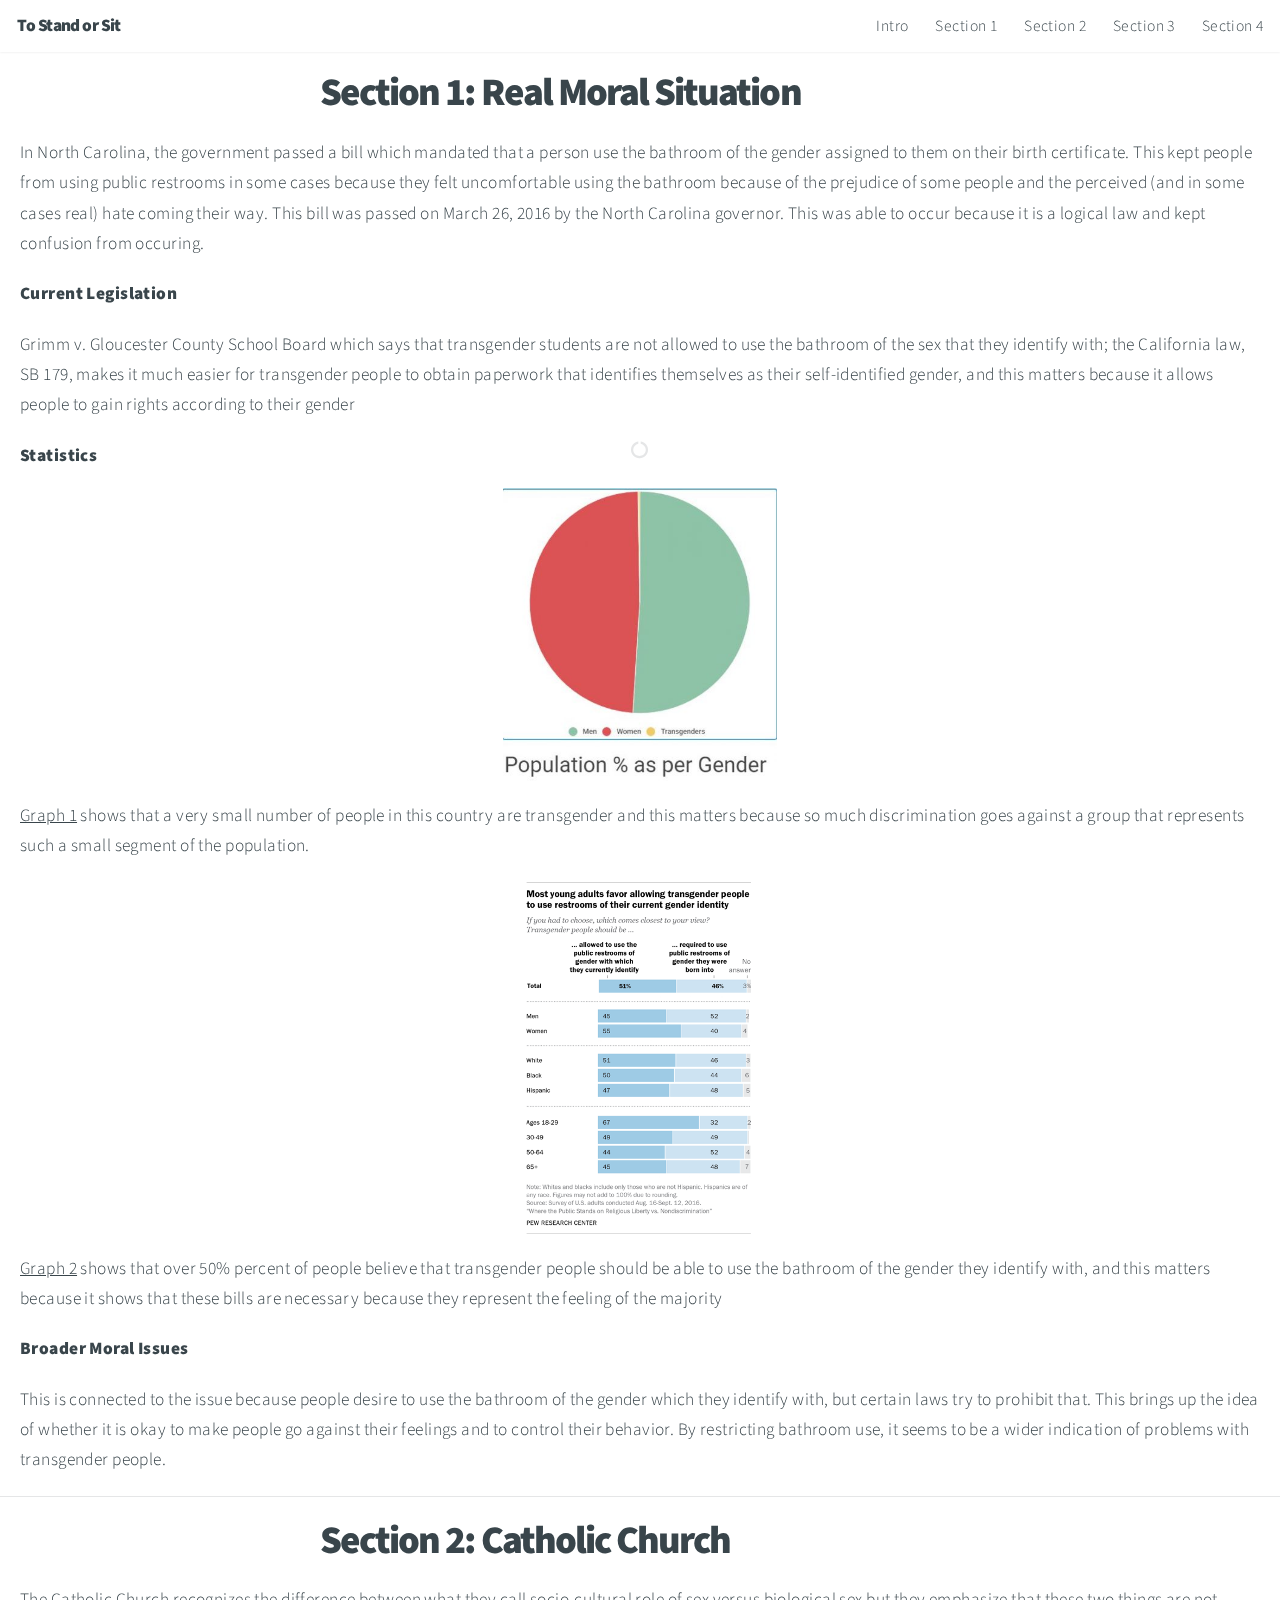
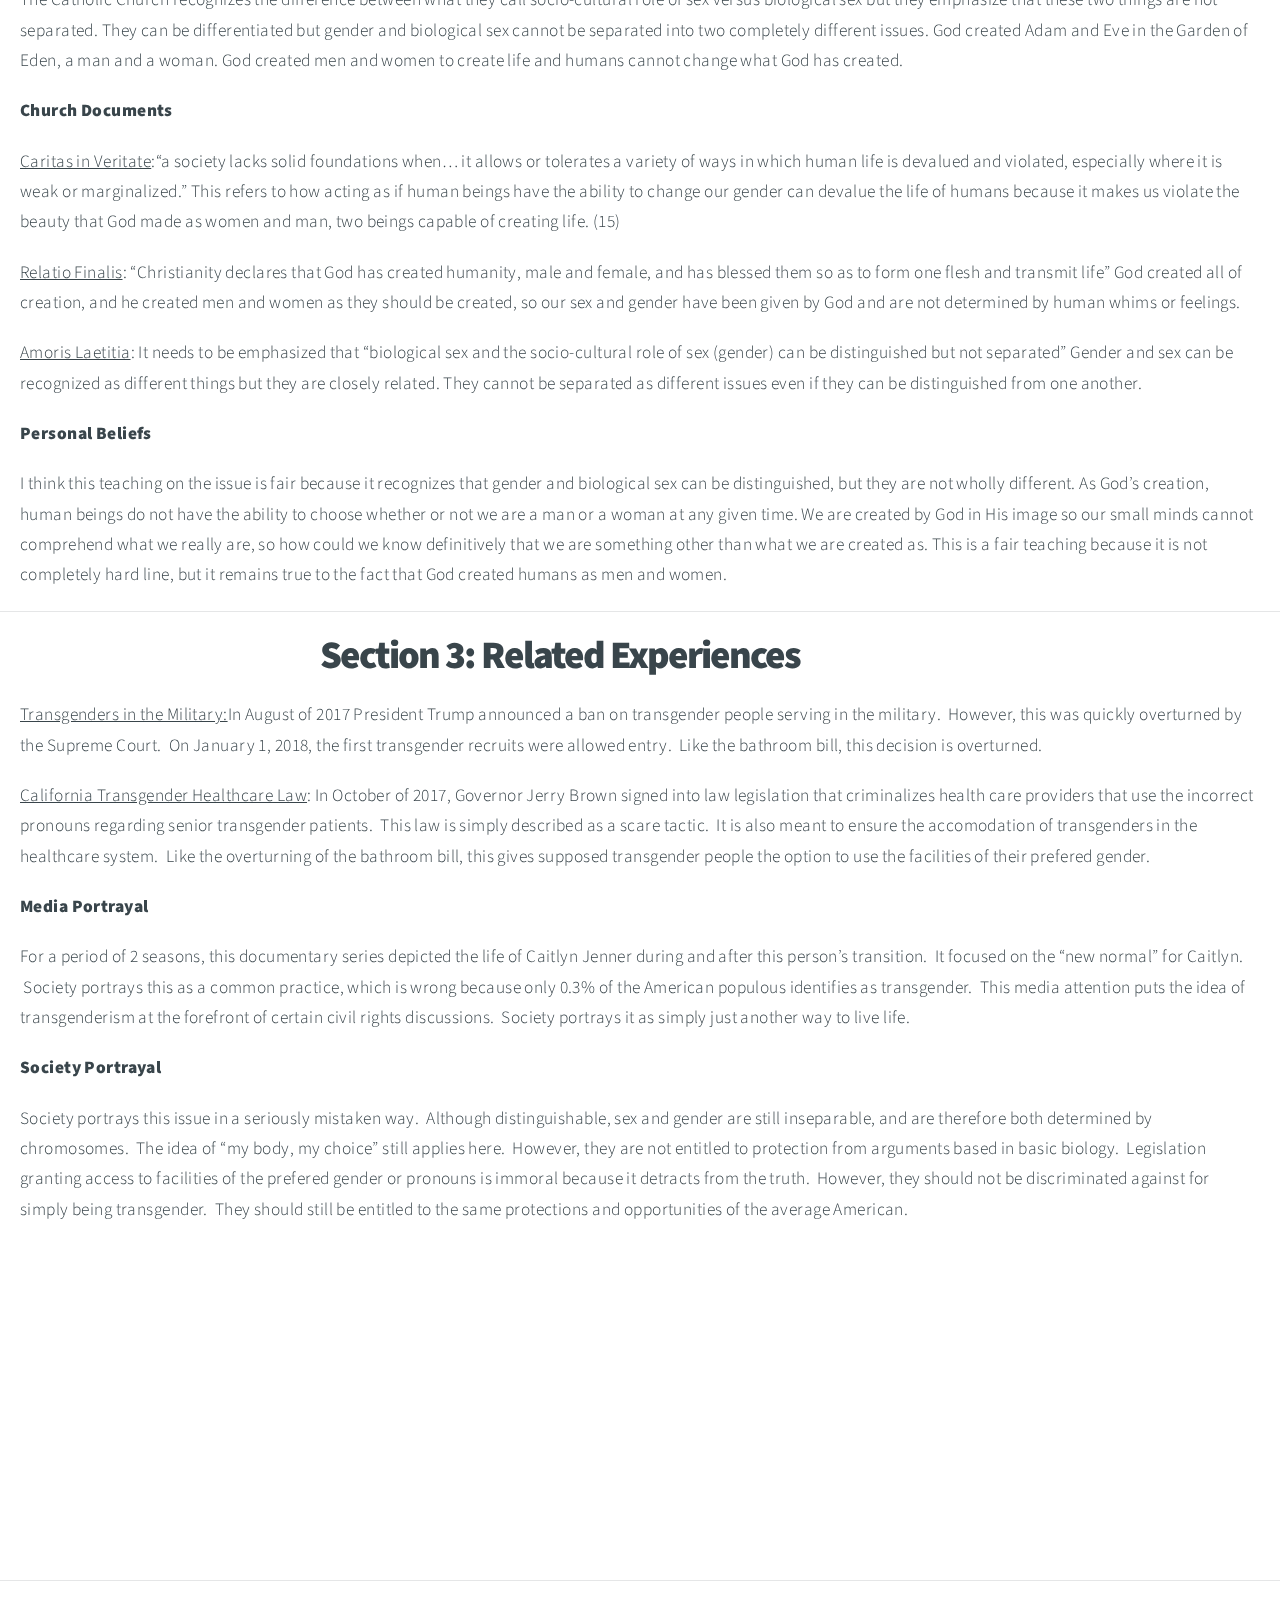
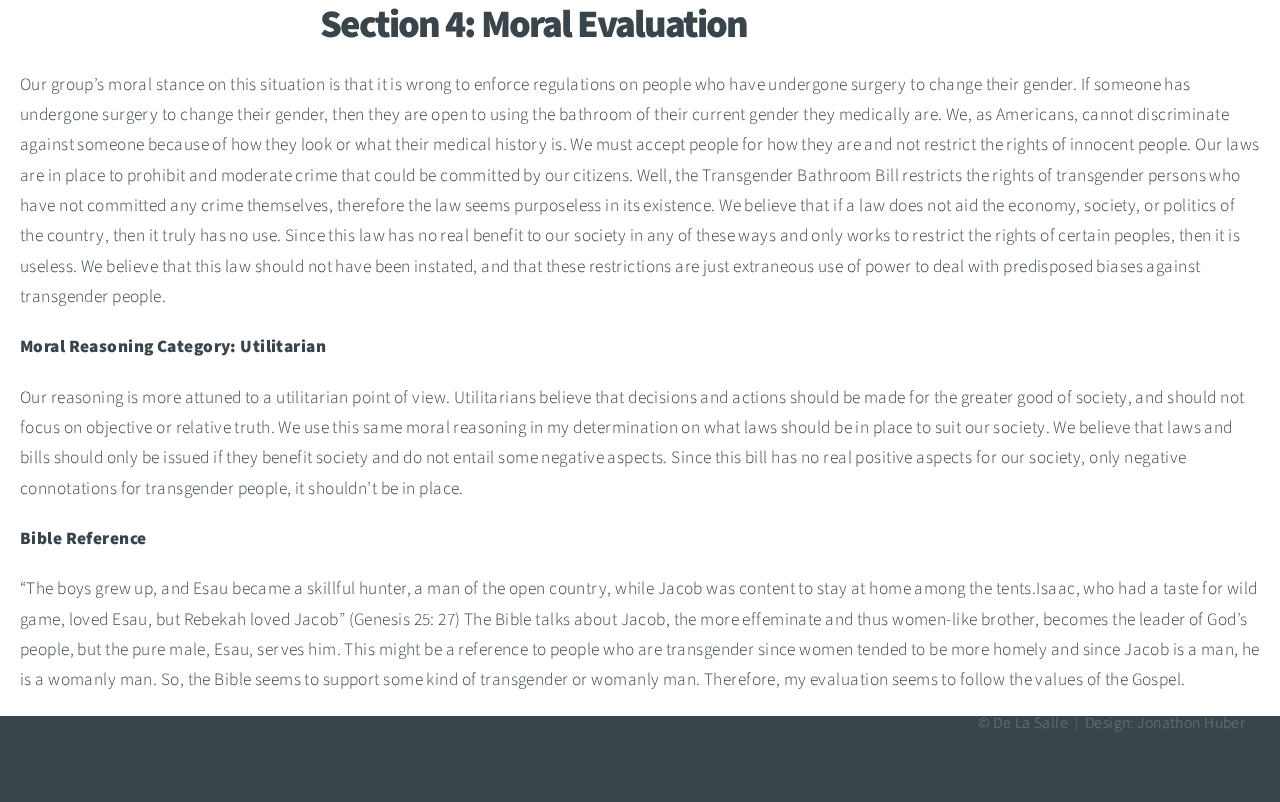
==== commit fc3df1ff: "remove additional from top bar" ====
--- a/additional.html
+++ b/additional.html
@@ -20,8 +20,7 @@
 						<li><a href="#s1">Section 1</a></li>
 						<li><a href="#s2">Section 2</a></li>
 						<li><a href="#s3">Section 3</a></li>
-					   <li><a href="#s4">Section 4</a></li>
-                        <li><a href="#">Additional</a></li>       
+					   <li><a href="#s4">Section 4</a></li>     
                     </ul>
 				</nav>
 			</header>
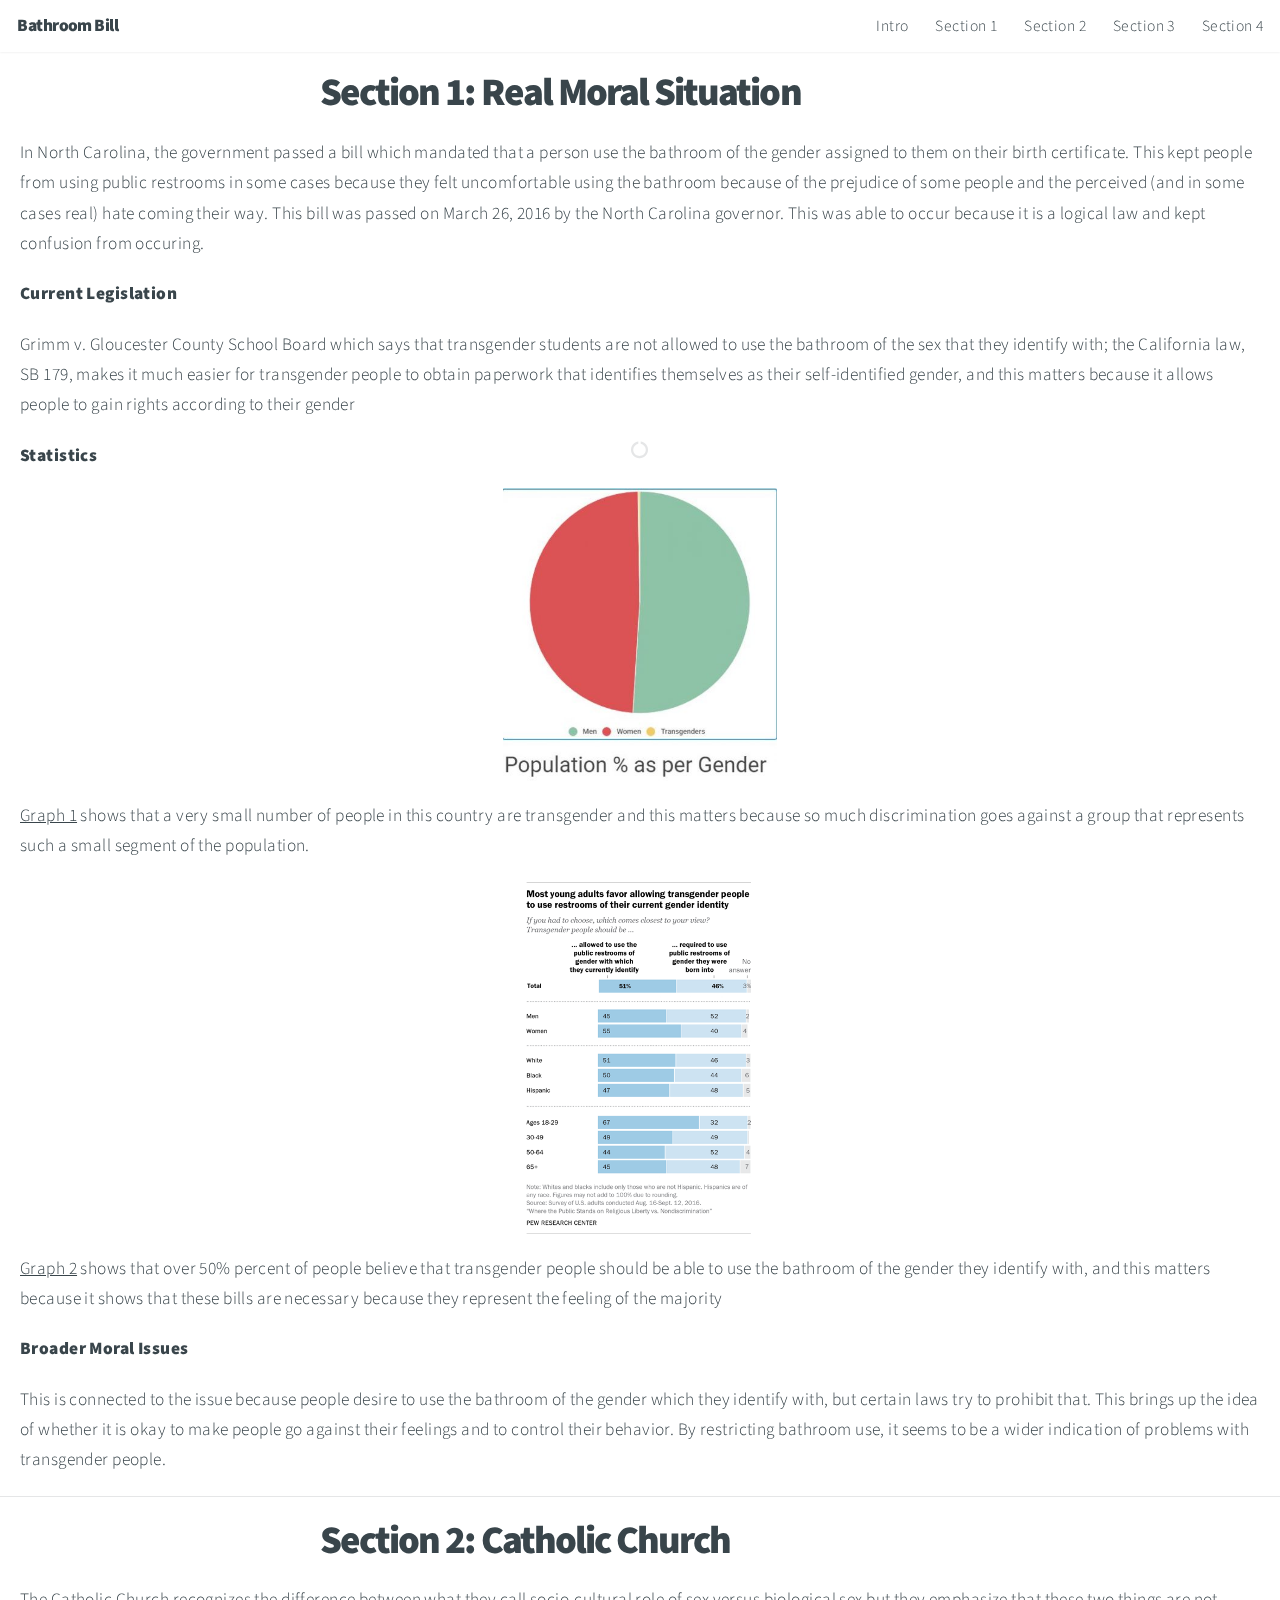
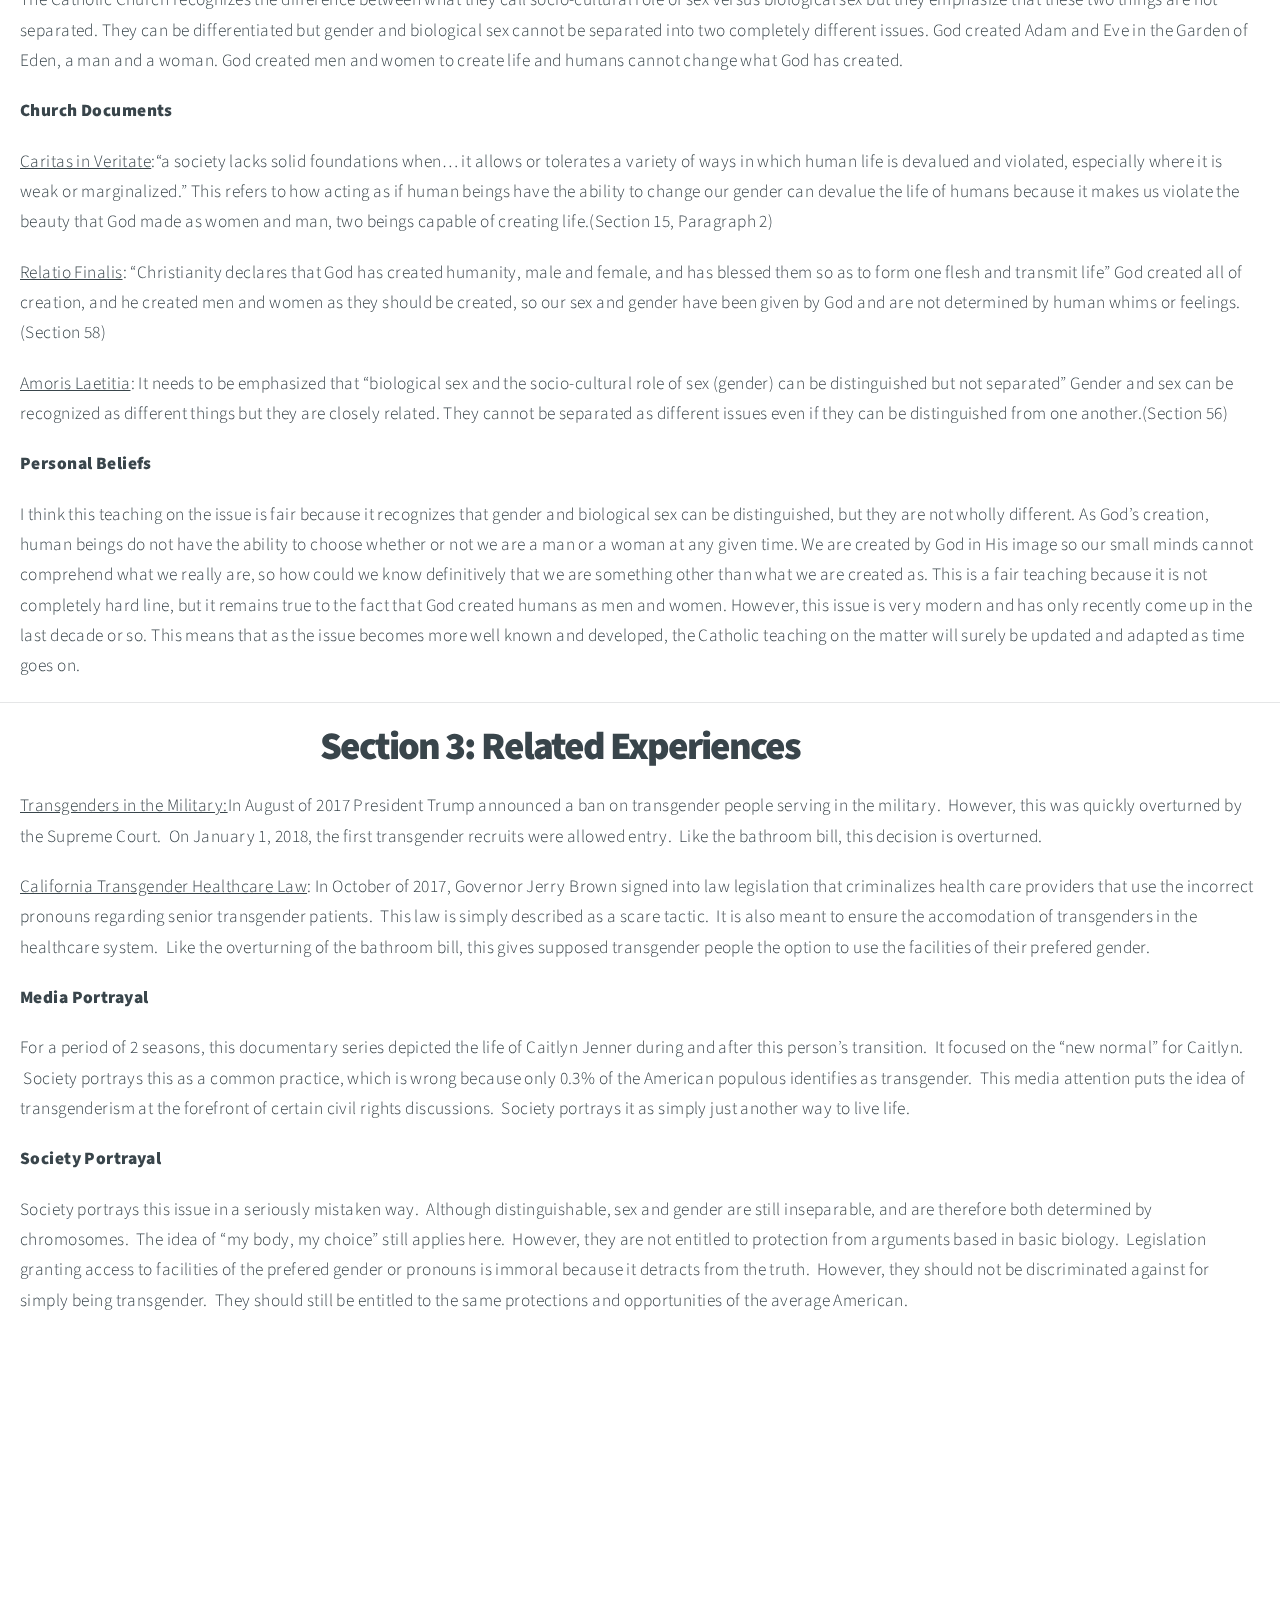
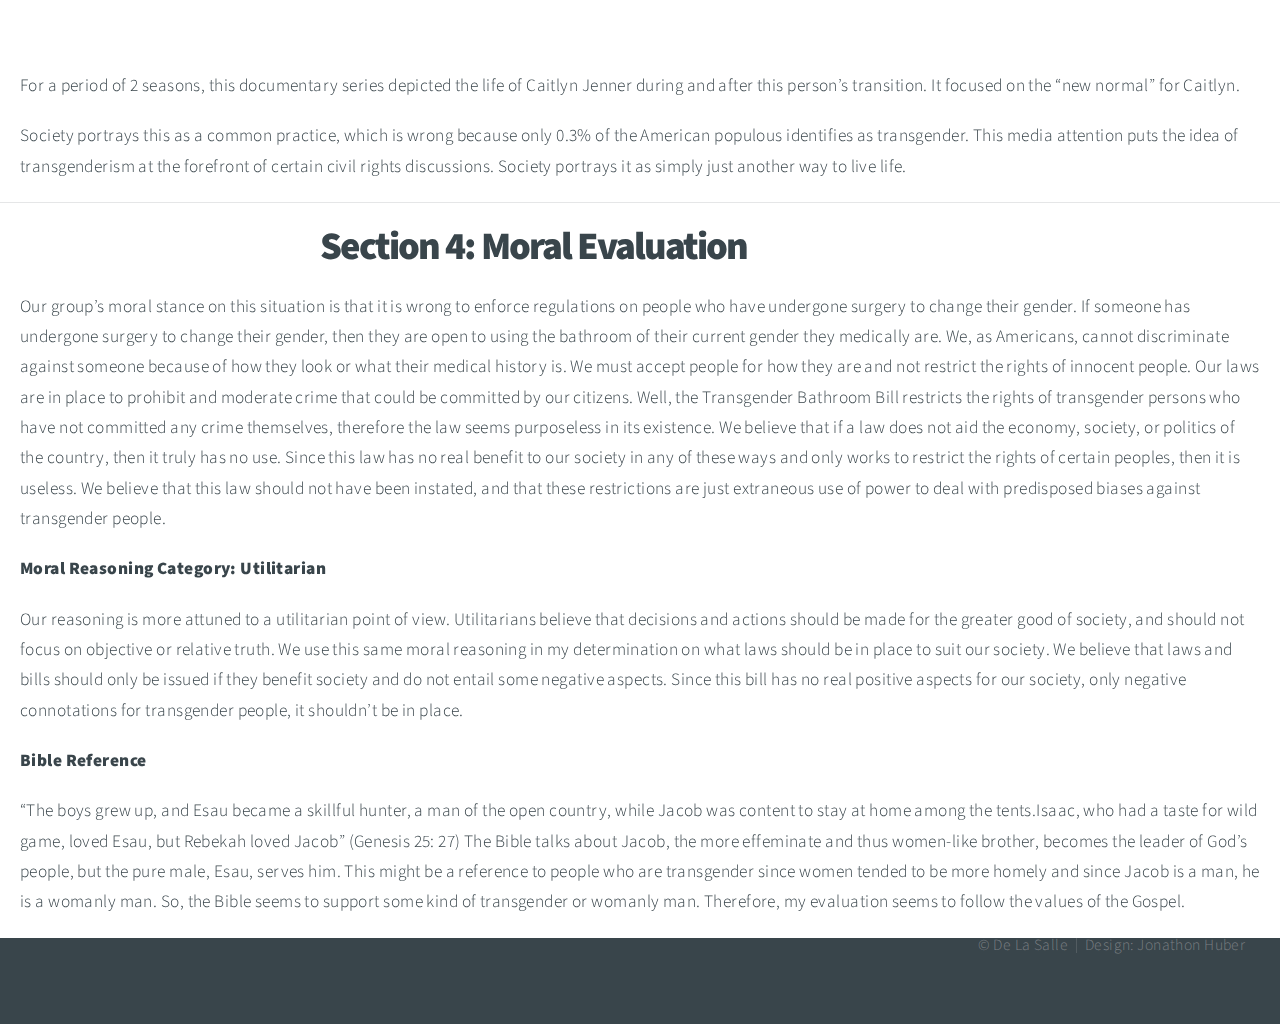
==== commit 6fd5a7b1: "small last minute changes" ====
--- a/additional.html
+++ b/additional.html
@@ -1,6 +1,6 @@
 <html>
 	<head>
-		<title>To Stand or Sit</title>
+		<title>Bathroom Bill</title>
 		<meta charset="utf-8" />
 		<meta name="viewport" content="width=device-width, initial-scale=1" />
 		<!--[if lte IE 8]><script src="assets/js/ie/html5shiv.js"></script><![endif]-->
@@ -13,7 +13,7 @@
 
 		<!-- Header -->
 			<header id="header">
-				<h1>To Stand or Sit</h1>
+				<h1>Bathroom Bill</h1>
 				<nav>
 					<ul>
 						<li><a href="https://bathroombill.github.io/#intro">Intro</a></li>
@@ -35,13 +35,14 @@
             <section id="s2">
                 <p></p>
              <h2 class="center">Section 2: Catholic Church</h2>
-            <p class="c1 c8"><span class="c5">The Catholic Church recognizes the difference between what they call socio-cultural role of sex versus biological sex but they emphasize that these two things are not separated. They can be differentiated but gender and biological sex cannot be separated into two completely different issues. God created Adam and Eve in the Garden of Eden, a man and a woman. God created men and women to create life and humans cannot change what God has created.</span></p><p class="c1 c4"><span class="c5"></span></p><p class="c1"><b>Church Documents</b></p><p class="c1"><u>Caritas in Veritate</u><span class="c5">:&ldquo;a society lacks solid foundations when&hellip; it allows or tolerates a variety of ways in which human life is devalued and violated, especially where it is weak or marginalized.&rdquo; This refers to how acting as if human beings have the ability to change our gender can devalue the life of humans because it makes us violate the beauty that God made as women and man, two beings capable of creating life. (15)</span></p><p class="c1 c4"><span class="c3"></span></p><p class="c1"><u>Relatio Finalis</u><span class="c5">: &ldquo;Christianity declares that God has created humanity, male and female, and has blessed them so as to form one flesh and transmit life&rdquo; God created all of creation, and he created men and women as they should be created, so our sex and gender have been given by God and are not determined by human whims or feelings.</span></p><p class="c1 c4"><span class="c3"></span></p><p class="c1"><u>Amoris Laetitia</u><span class="c5">: It needs to be emphasized that &ldquo;biological sex and the socio-cultural role of sex (gender) can be distinguished but not separated&rdquo; Gender and sex can be recognized as different things but they are closely related. They cannot be separated as different issues even if they can be distinguished from one another.</span></p><p class="c1 c4"><span class="c5"></span></p><p class="c1"><b>Personal Beliefs</b></p><p class="c1 c8"><span class="c5">I think this teaching on the issue is fair because it recognizes that gender and biological sex can be distinguished, but they are not wholly different. As God&rsquo;s creation, human beings do not have the ability to choose whether or not we are a man or a woman at any given time. We are created by God in His image so our small minds cannot comprehend what we really are, so how could we know definitively that we are something other than what we are created as. This is a fair teaching because it is not completely hard line, but it remains true to the fact that God created humans as men and women.</span></p><p class="c1 c4"><span class="c5"></span></p><hr><p class="c1 c4"><span class="c5"></span></p><p class="c1 c4"><span class="c5"></span></p>
+            <p class="c1 c8"><span class="c5">The Catholic Church recognizes the difference between what they call socio-cultural role of sex versus biological sex but they emphasize that these two things are not separated. They can be differentiated but gender and biological sex cannot be separated into two completely different issues. God created Adam and Eve in the Garden of Eden, a man and a woman. God created men and women to create life and humans cannot change what God has created.</span></p><p class="c1 c4"><span class="c5"></span></p><p class="c1"><b>Church Documents</b></p><p class="c1"><u>Caritas in Veritate</u><span class="c5">:&ldquo;a society lacks solid foundations when&hellip; it allows or tolerates a variety of ways in which human life is devalued and violated, especially where it is weak or marginalized.&rdquo; This refers to how acting as if human beings have the ability to change our gender can devalue the life of humans because it makes us violate the beauty that God made as women and man, two beings capable of creating life.(Section 15, Paragraph 2)</span></p><p class="c1 c4"><span class="c3"></span></p><p class="c1"><u>Relatio Finalis</u><span class="c5">: &ldquo;Christianity declares that God has created humanity, male and female, and has blessed them so as to form one flesh and transmit life&rdquo; God created all of creation, and he created men and women as they should be created, so our sex and gender have been given by God and are not determined by human whims or feelings.(Section 58)</span></p><p class="c1 c4"><span class="c3"></span></p><p class="c1"><u>Amoris Laetitia</u><span class="c5">: It needs to be emphasized that &ldquo;biological sex and the socio-cultural role of sex (gender) can be distinguished but not separated&rdquo; Gender and sex can be recognized as different things but they are closely related. They cannot be separated as different issues even if they can be distinguished from one another.(Section 56)</span></p><p class="c1 c4"><span class="c5"></span></p><p class="c1"><b>Personal Beliefs</b></p><p class="c1 c8"><span class="c5">I think this teaching on the issue is fair because it recognizes that gender and biological sex can be distinguished, but they are not wholly different. As God&rsquo;s creation, human beings do not have the ability to choose whether or not we are a man or a woman at any given time. We are created by God in His image so our small minds cannot comprehend what we really are, so how could we know definitively that we are something other than what we are created as. This is a fair teaching because it is not completely hard line, but it remains true to the fact that God created humans as men and women. However, this issue is very modern and has only recently come up in the last decade or so. This means that as the issue becomes more well known and developed, the Catholic teaching on the matter will surely be updated and adapted as time goes on. </span></p><p class="c1 c4"><span class="c5"></span></p><hr><p class="c1 c4"><span class="c5"></span></p><p class="c1 c4"><span class="c5"></span></p>
             </section>
             <section id="s3">
                 <p></p>
             <h2 class="center">Section 3: Related Experiences</h2>
             <p class="c1 c8"><u>Transgenders in the Military:</u><span class="c5">In August of 2017 President Trump announced a ban on transgender people serving in the military. &nbsp;However, this was quickly overturned by the Supreme Court. &nbsp;On January 1, 2018, the first transgender recruits were allowed entry. &nbsp;Like the bathroom bill, this decision is overturned.</span></p><p class="c1 c4"><span class="c5"></span></p><p class="c1 c8"><u>California Transgender Healthcare Law</u><span class="c5">: In October of 2017, Governor Jerry Brown signed into law legislation that criminalizes health care providers that use the incorrect pronouns regarding senior transgender patients. &nbsp;This law is simply described as a scare tactic. &nbsp;It is also meant to ensure the accomodation of transgenders in the healthcare system. &nbsp;Like the overturning of the bathroom bill, this gives supposed transgender people the option to use the facilities of their prefered gender. &nbsp;</span></p><p class="c1 c4"><span class="c5"></span></p><p class="c1"><b>Media Portrayal</b></p><p class="c1 c8"><span class="c5">For a period of 2 seasons, this documentary series depicted the life of Caitlyn Jenner during and after this person&rsquo;s transition. &nbsp;It focused on the &ldquo;new normal&rdquo; for Caitlyn. &nbsp;Society portrays this as a common practice, which is wrong because only 0.3% of the American populous identifies as transgender. &nbsp;This media attention puts the idea of transgenderism at the forefront of certain civil rights discussions. &nbsp;Society portrays it as simply just another way to live life. &nbsp; &nbsp; </span></p><p class="c1 c4"><span class="c5"></span></p><p class="c1"><b>Society Portrayal</b></p><p class="c1 c8"><span class="c5">Society portrays this issue in a seriously mistaken way. &nbsp;Although distinguishable, sex and gender are still inseparable, and are therefore both determined by chromosomes. &nbsp;The idea of &ldquo;my body, my choice&rdquo; still applies here. &nbsp;However, they are not entitled to protection from arguments based in basic biology. &nbsp;Legislation granting access to facilities of the prefered gender or pronouns is immoral because it detracts from the truth. &nbsp;However, they should not be discriminated against for simply being transgender. &nbsp;They should still be entitled to the same protections and opportunities of the average American.</span></p><p class="c0"><span class="c5"></span></p><p class="c1 c8"></p>
-            <iframe width="560" height="315" src="https://www.youtube.com/embed/WTlkkouScmk" frameborder="0" allow="autoplay; encrypted-media" class="center" allowfullscreen></iframe>
+            <iframe width="560" height="315" src="https://www.youtube.com/embed/WTlkkouScmk" frameborder="0" allow="autoplay; encrypted-media" class="center" allowfullscreen></iframe> <p class="c1 c8"><span class="c5">For a period of 2 seasons, this documentary series depicted the life of Caitlyn Jenner during and after this person’s transition.  It focused on the “new normal” for Caitlyn.  </span></p>
+            <p class="c1 c8"><span class="c5">Society portrays this as a common practice, which is wrong because only 0.3% of the American populous identifies as transgender.  This media attention puts the idea of transgenderism at the forefront of certain civil rights discussions.  Society portrays it as simply just another way to live life. </span></p>
             <p class="c1 c4"><span class="c5"></span></p><hr><p class="c1 c4"><span class="c5"></span></p><p class="c1 c4"><span class="c5"></span></p>
             </section>
             
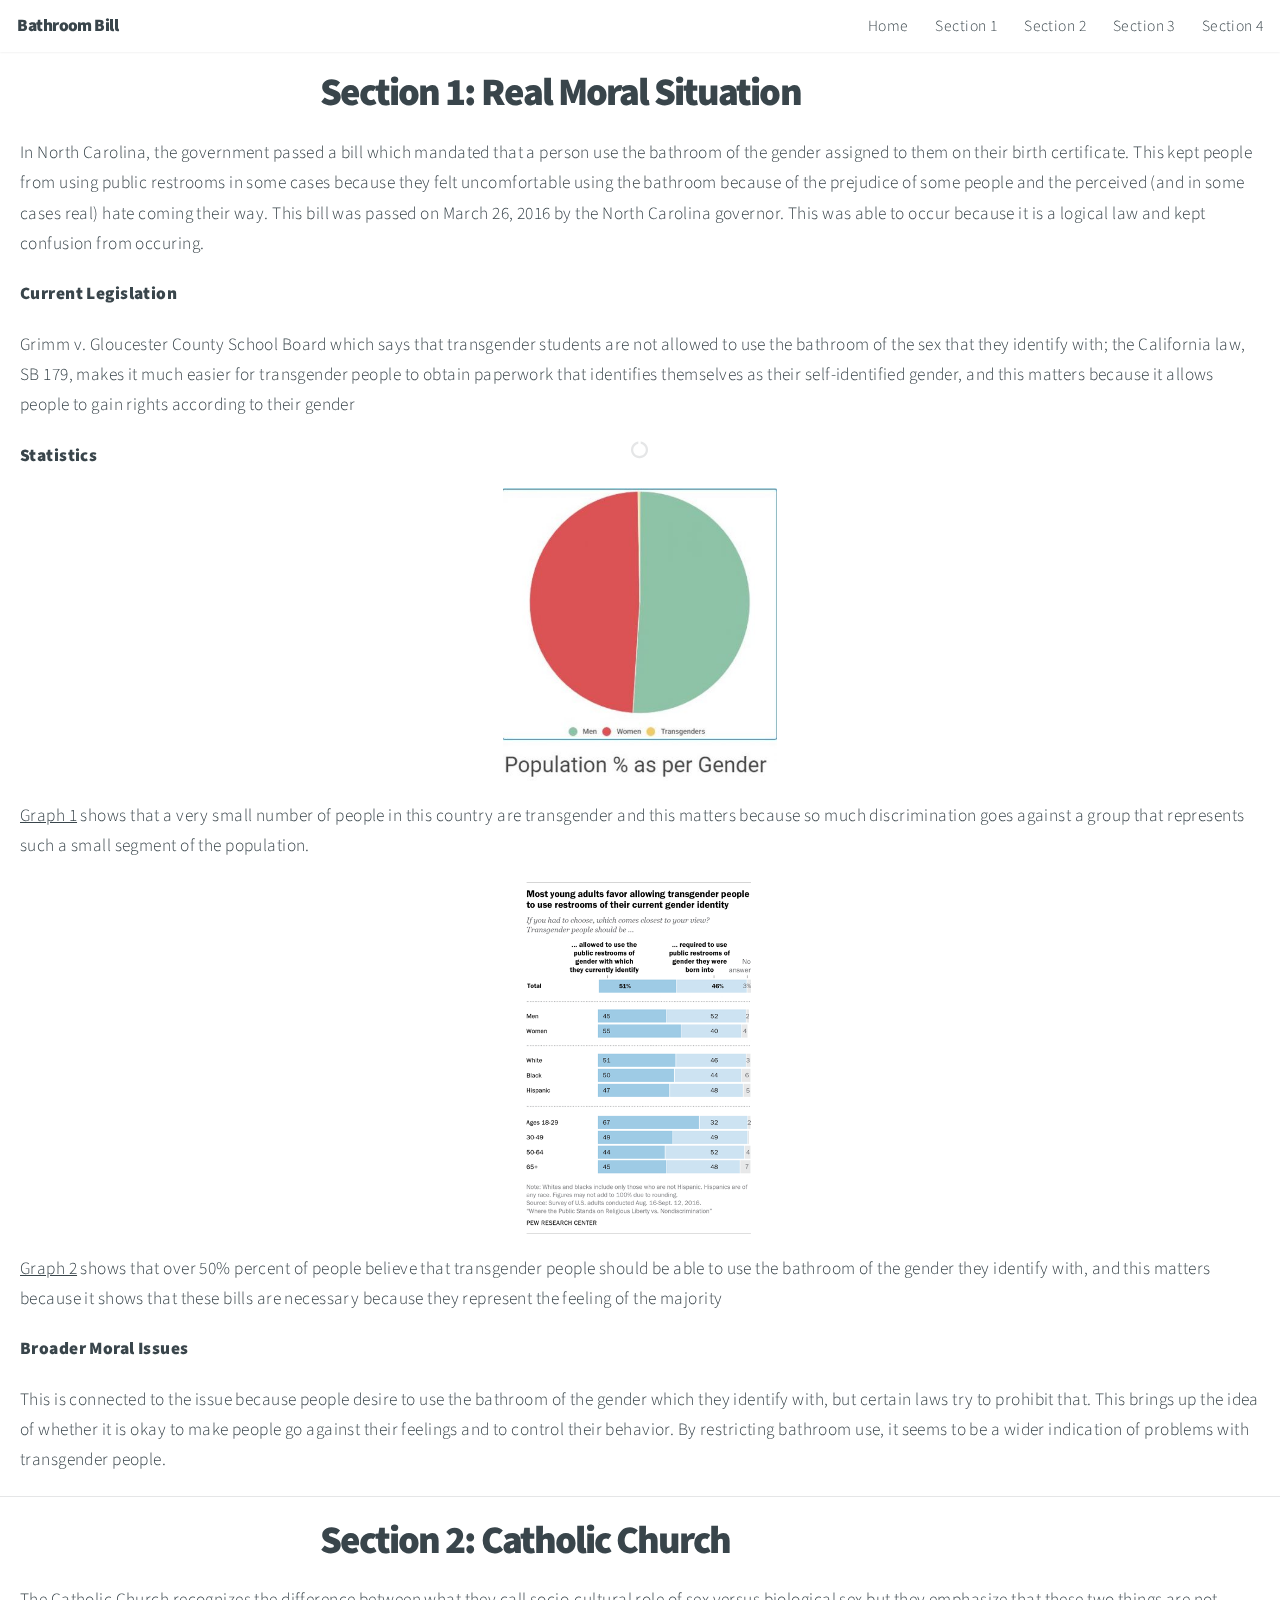
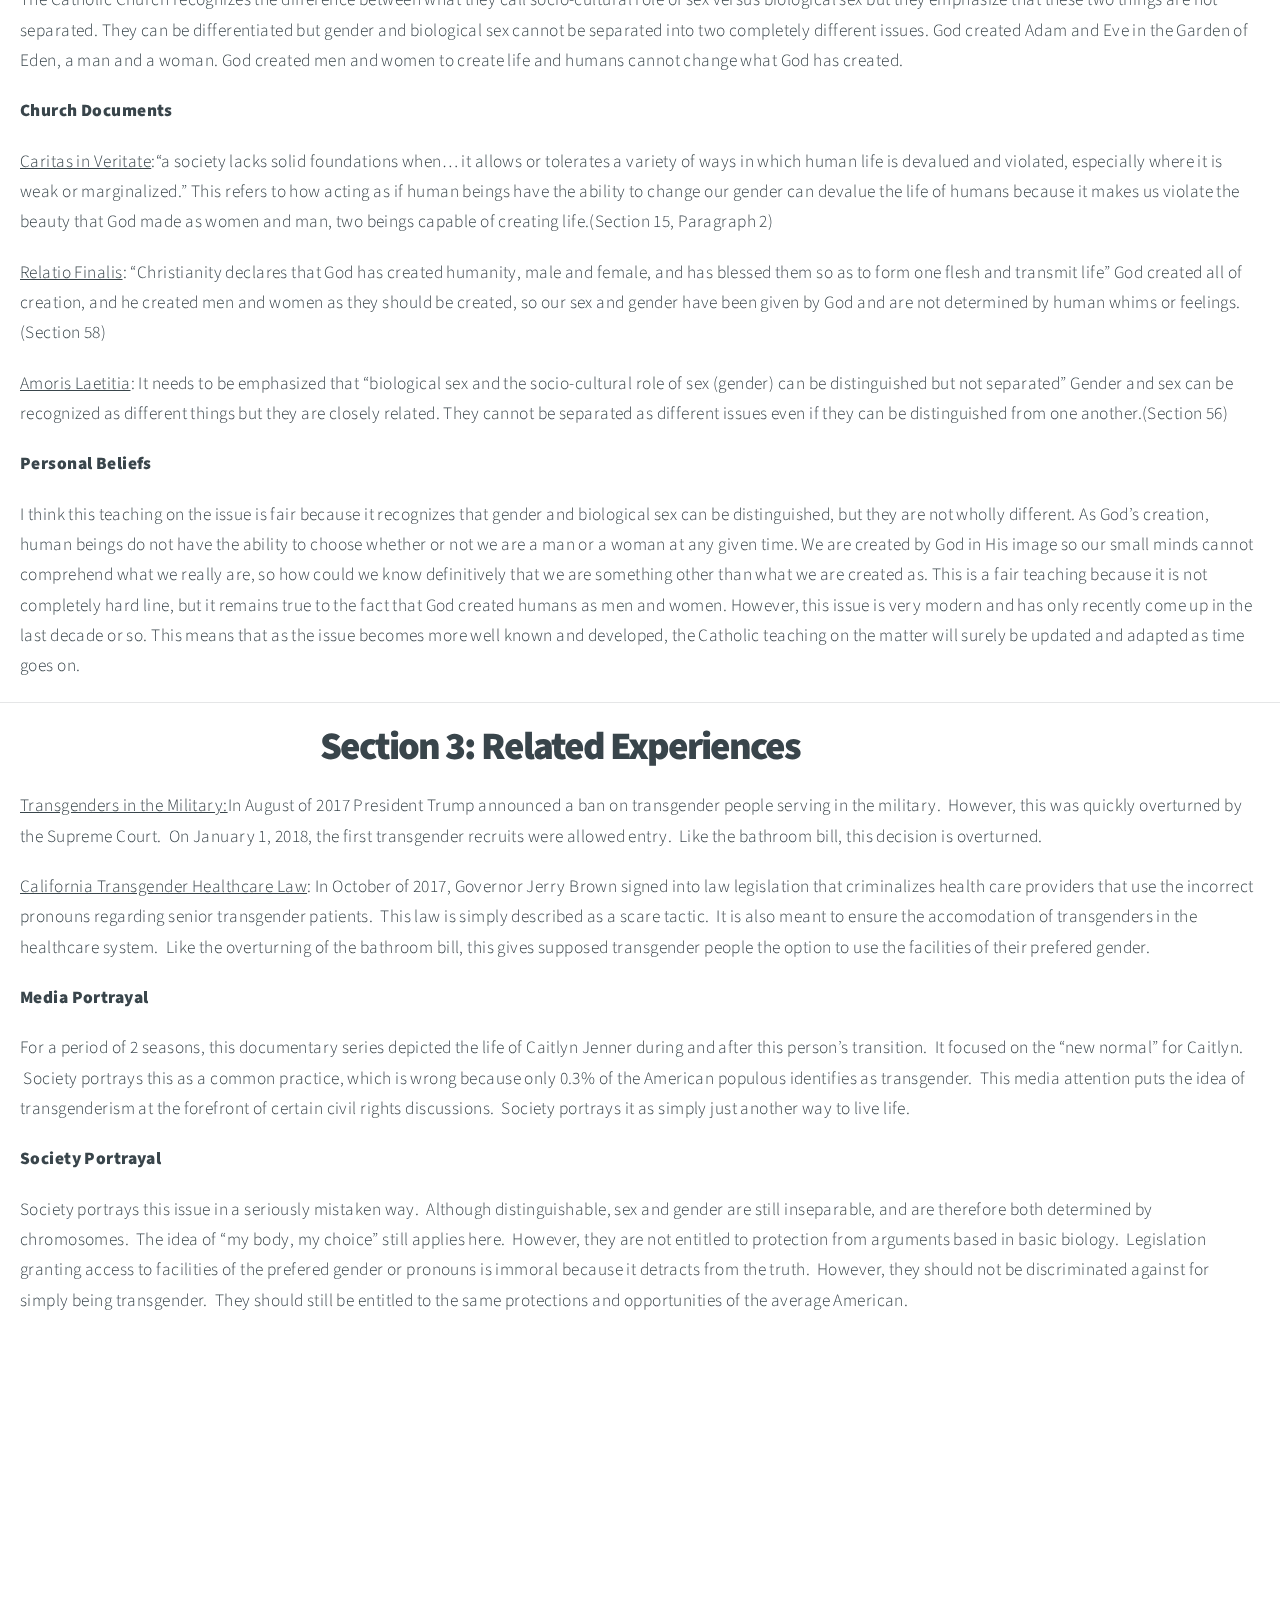
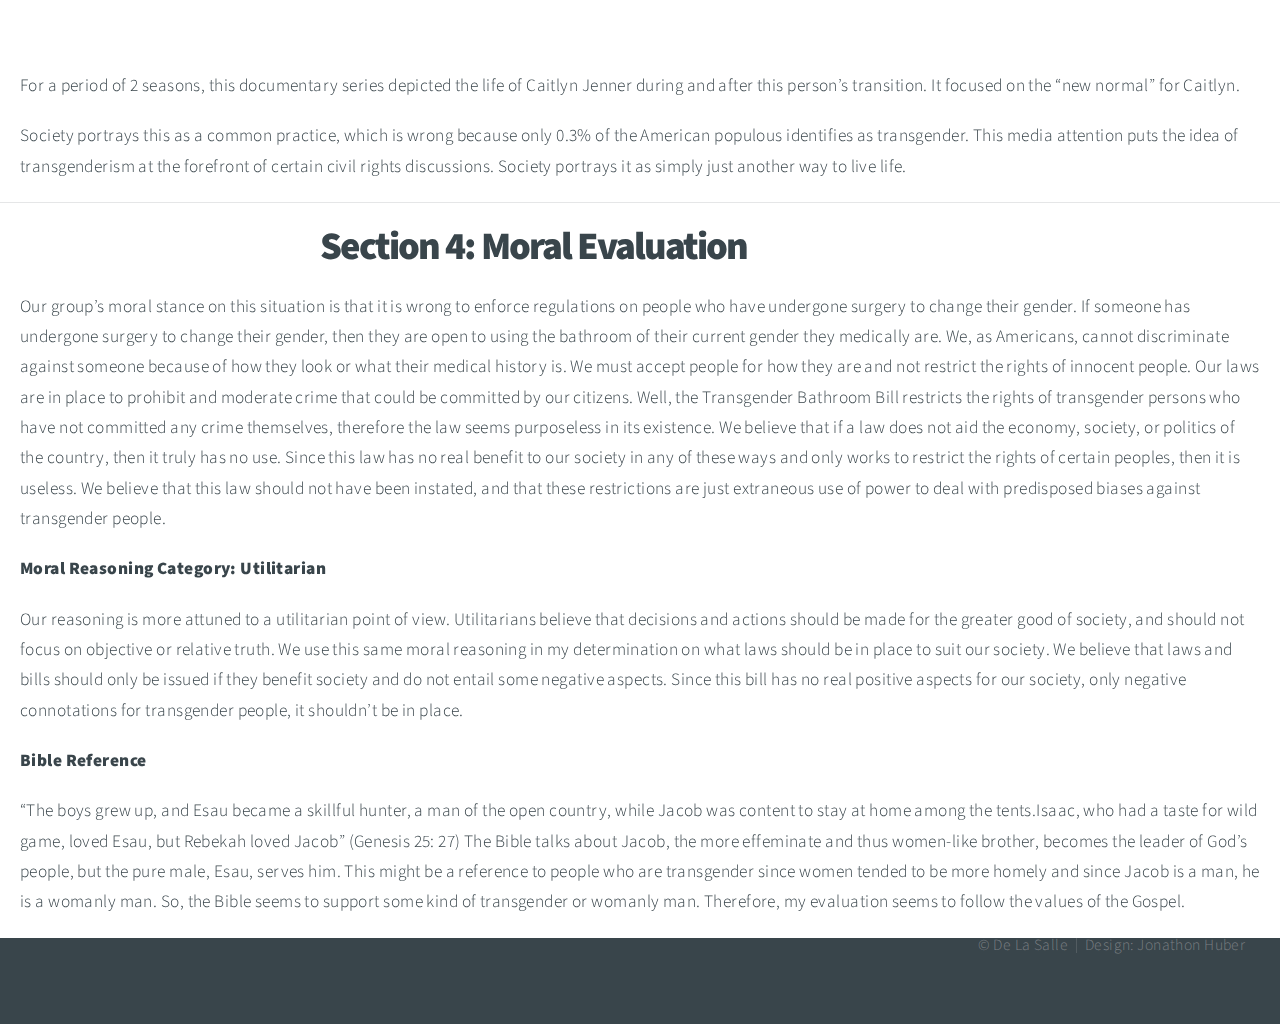
==== commit 2ab4817c: "intro to home" ====
--- a/additional.html
+++ b/additional.html
@@ -16,7 +16,7 @@
 				<h1>Bathroom Bill</h1>
 				<nav>
 					<ul>
-						<li><a href="https://bathroombill.github.io/#intro">Intro</a></li>
+						<li><a href="https://bathroombill.github.io/#intro">Home</a></li>
 						<li><a href="#s1">Section 1</a></li>
 						<li><a href="#s2">Section 2</a></li>
 						<li><a href="#s3">Section 3</a></li>
